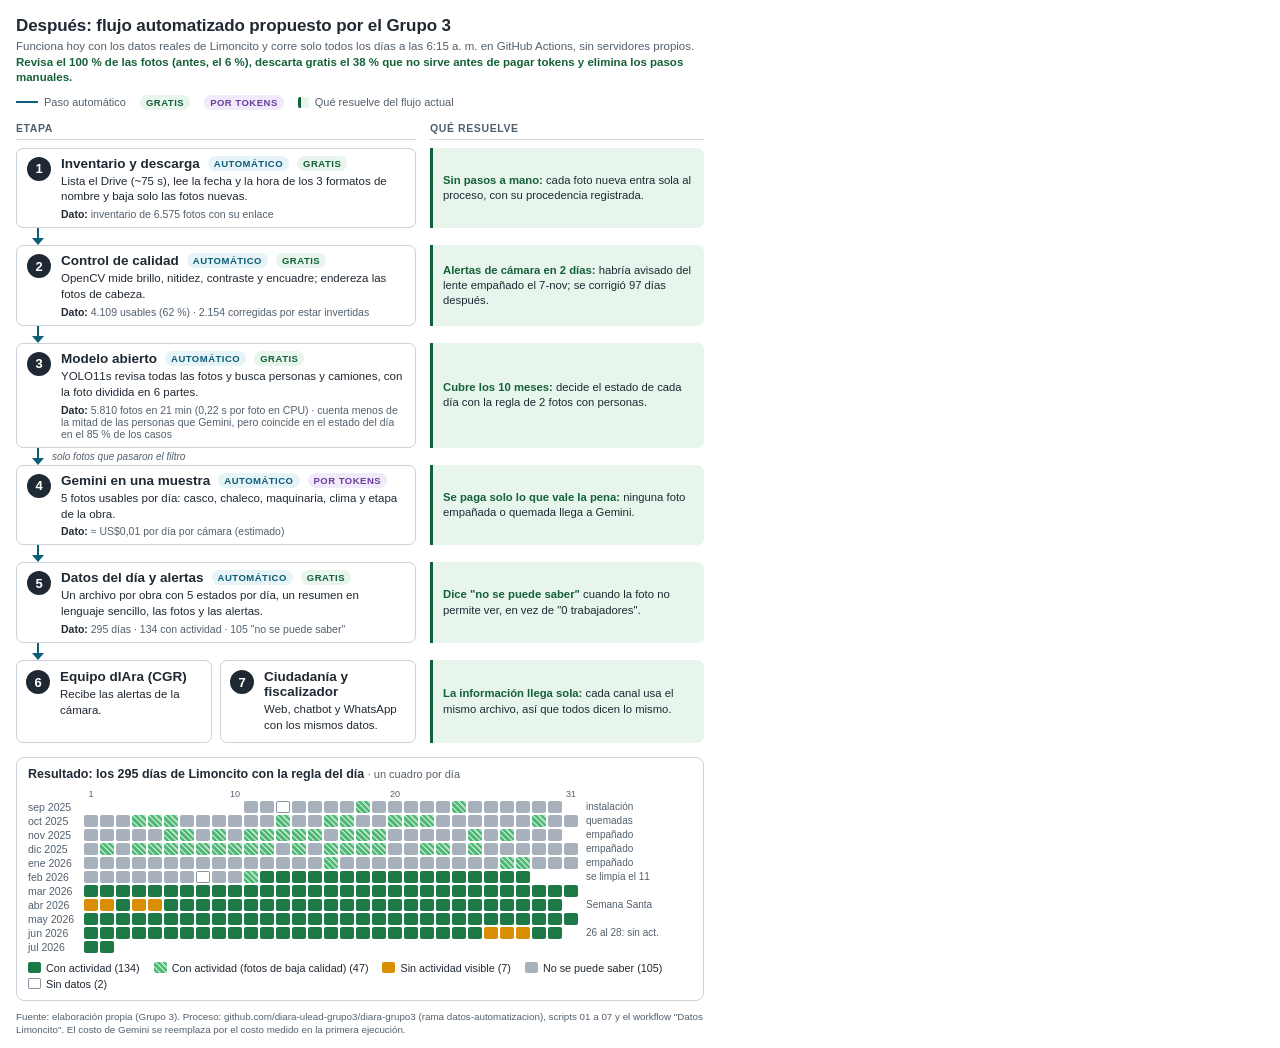
==== documentacion/diagramas/despues.html @ e392fad9 "Diagramas antes/después del flujo de datos (para el informe), con fuentes HTML Co-Authored-By: Claud" ====
<!doctype html><html lang="es"><head><meta charset="utf-8"><link rel="stylesheet" href="estilo.css"></head><body>
<h1>Después: flujo automatizado propuesto por el Grupo 3</h1>
<div class="sub">Funciona hoy con los datos reales de Limoncito y corre solo todos los días a las 6:15 a. m. en GitHub Actions, sin servidores propios. <b style="color:var(--ok)">Revisa el 100 % de las fotos (antes, el 6 %), descarta gratis el 38 % que no sirve antes de pagar tokens y elimina los pasos manuales.</b></div>
<div class="legend">
  <span><i class="sw"></i>Paso automático</span>
  <span class="chip g">Gratis</span>
  <span class="chip t">Por tokens</span>
  <span><i class="box ok"></i>Qué resuelve del flujo actual</span>
</div>
<div class="grid">
  <div class="colh">Etapa</div>
  <div class="colh">Qué resuelve</div>

  <div class="stage"><div class="num">1</div><div>
    <div class="st-h"><span class="st-t">Inventario y descarga</span><span class="chip a">Automático</span><span class="chip g">Gratis</span></div>
    <div class="st-b">Lista el Drive (~75 s), lee la fecha y la hora de los 3 formatos de nombre y baja solo las fotos nuevas.</div>
    <div class="dato"><b>Dato:</b> inventario de 6.575 fotos con su enlace</div>
  </div></div>
  <div class="sol"><div><b>Sin pasos a mano:</b> cada foto nueva entra sola al proceso, con su procedencia registrada.</div></div>

  <div class="conn"><i class="v"></i><i class="h"></i></div><div></div>

  <div class="stage"><div class="num">2</div><div>
    <div class="st-h"><span class="st-t">Control de calidad</span><span class="chip a">Automático</span><span class="chip g">Gratis</span></div>
    <div class="st-b">OpenCV mide brillo, nitidez, contraste y encuadre; endereza las fotos de cabeza.</div>
    <div class="dato"><b>Dato:</b> 4.109 usables (62 %) · 2.154 corregidas por estar invertidas</div>
  </div></div>
  <div class="sol"><div><b>Alertas de cámara en 2 días:</b> habría avisado del lente empañado el 7-nov; se corrigió 97 días después.</div></div>

  <div class="conn"><i class="v"></i><i class="h"></i></div><div></div>

  <div class="stage"><div class="num">3</div><div>
    <div class="st-h"><span class="st-t">Modelo abierto</span><span class="chip a">Automático</span><span class="chip g">Gratis</span></div>
    <div class="st-b">YOLO11s revisa todas las fotos y busca personas y camiones, con la foto dividida en 6 partes.</div>
    <div class="dato"><b>Dato:</b> 5.810 fotos en 21 min (0,22 s por foto en CPU) · cuenta menos de la mitad de las personas que Gemini, pero coincide en el estado del día en el 85 % de los casos</div>
  </div></div>
  <div class="sol"><div><b>Cubre los 10 meses:</b> decide el estado de cada día con la regla de 2 fotos con personas.</div></div>

  <div class="conn"><i class="v"></i><i class="h"></i><span class="lbl">solo fotos que pasaron el filtro</span></div><div></div>

  <div class="stage"><div class="num">4</div><div>
    <div class="st-h"><span class="st-t">Gemini en una muestra</span><span class="chip a">Automático</span><span class="chip t">Por tokens</span></div>
    <div class="st-b">5 fotos usables por día: casco, chaleco, maquinaria, clima y etapa de la obra.</div>
    <div class="dato"><b>Dato:</b> ≈ US$0,01 por día por cámara (estimado)</div>
  </div></div>
  <div class="sol"><div><b>Se paga solo lo que vale la pena:</b> ninguna foto empañada o quemada llega a Gemini.</div></div>

  <div class="conn"><i class="v"></i><i class="h"></i></div><div></div>

  <div class="stage"><div class="num">5</div><div>
    <div class="st-h"><span class="st-t">Datos del día y alertas</span><span class="chip a">Automático</span><span class="chip g">Gratis</span></div>
    <div class="st-b">Un archivo por obra con 5 estados por día, un resumen en lenguaje sencillo, las fotos y las alertas.</div>
    <div class="dato"><b>Dato:</b> 295 días · 134 con actividad · 105 "no se puede saber"</div>
  </div></div>
  <div class="sol"><div><b>Dice "no se puede saber"</b> cuando la foto no permite ver, en vez de "0 trabajadores".</div></div>

  <div class="conn"><i class="v"></i><i class="h"></i></div><div></div>

  <div class="split">
    <div class="stage"><div class="num">6</div><div>
      <div class="st-t" style="margin-bottom:3px">Equipo dIAra (CGR)</div>
      <div class="st-b">Recibe las alertas de la cámara.</div>
    </div></div>
    <div class="stage"><div class="num">7</div><div>
      <div class="st-t" style="margin-bottom:3px">Ciudadanía y fiscalizador</div>
      <div class="st-b">Web, chatbot y WhatsApp con los mismos datos.</div>
    </div></div>
  </div>
  <div class="sol"><div><b>La información llega sola:</b> cada canal usa el mismo archivo, así que todos dicen lo mismo.</div></div>
</div>
<div class="cal">
  <div class="cal-h">Resultado: los 295 días de Limoncito con la regla del día <small>· un cuadro por día</small></div>
  <div class="cal-grid"><div class="cal-m"></div><div class="cal-axis">1</div><div class="cal-axis"></div><div class="cal-axis"></div><div class="cal-axis"></div><div class="cal-axis"></div><div class="cal-axis"></div><div class="cal-axis"></div><div class="cal-axis"></div><div class="cal-axis"></div><div class="cal-axis">10</div><div class="cal-axis"></div><div class="cal-axis"></div><div class="cal-axis"></div><div class="cal-axis"></div><div class="cal-axis"></div><div class="cal-axis"></div><div class="cal-axis"></div><div class="cal-axis"></div><div class="cal-axis"></div><div class="cal-axis">20</div><div class="cal-axis"></div><div class="cal-axis"></div><div class="cal-axis"></div><div class="cal-axis"></div><div class="cal-axis"></div><div class="cal-axis"></div><div class="cal-axis"></div><div class="cal-axis"></div><div class="cal-axis"></div><div class="cal-axis"></div><div class="cal-axis">31</div><div></div><div class="cal-m">sep 2025</div><div class="cal-d e-vacio" title="2025-09-01: fuera del periodo"></div><div class="cal-d e-vacio" title="2025-09-02: fuera del periodo"></div><div class="cal-d e-vacio" title="2025-09-03: fuera del periodo"></div><div class="cal-d e-vacio" title="2025-09-04: fuera del periodo"></div><div class="cal-d e-vacio" title="2025-09-05: fuera del periodo"></div><div class="cal-d e-vacio" title="2025-09-06: fuera del periodo"></div><div class="cal-d e-vacio" title="2025-09-07: fuera del periodo"></div><div class="cal-d e-vacio" title="2025-09-08: fuera del periodo"></div><div class="cal-d e-vacio" title="2025-09-09: fuera del periodo"></div><div class="cal-d e-vacio" title="2025-09-10: fuera del periodo"></div><div class="cal-d e-nose" title="2025-09-11: No se puede saber"></div><div class="cal-d e-nose" title="2025-09-12: No se puede saber"></div><div class="cal-d e-sind" title="2025-09-13: Sin datos"></div><div class="cal-d e-nose" title="2025-09-14: No se puede saber"></div><div class="cal-d e-nose" title="2025-09-15: No se puede saber"></div><div class="cal-d e-nose" title="2025-09-16: No se puede saber"></div><div class="cal-d e-nose" title="2025-09-17: No se puede saber"></div><div class="cal-d e-baja" title="2025-09-18: Con actividad (fotos de baja calidad)"></div><div class="cal-d e-nose" title="2025-09-19: No se puede saber"></div><div class="cal-d e-nose" title="2025-09-20: No se puede saber"></div><div class="cal-d e-nose" title="2025-09-21: No se puede saber"></div><div class="cal-d e-nose" title="2025-09-22: No se puede saber"></div><div class="cal-d e-nose" title="2025-09-23: No se puede saber"></div><div class="cal-d e-baja" title="2025-09-24: Con actividad (fotos de baja calidad)"></div><div class="cal-d e-nose" title="2025-09-25: No se puede saber"></div><div class="cal-d e-nose" title="2025-09-26: No se puede saber"></div><div class="cal-d e-nose" title="2025-09-27: No se puede saber"></div><div class="cal-d e-nose" title="2025-09-28: No se puede saber"></div><div class="cal-d e-nose" title="2025-09-29: No se puede saber"></div><div class="cal-d e-nose" title="2025-09-30: No se puede saber"></div><div class="cal-d e-vacio"></div><div class="cal-n">instalación</div><div class="cal-m">oct 2025</div><div class="cal-d e-nose" title="2025-10-01: No se puede saber"></div><div class="cal-d e-nose" title="2025-10-02: No se puede saber"></div><div class="cal-d e-nose" title="2025-10-03: No se puede saber"></div><div class="cal-d e-baja" title="2025-10-04: Con actividad (fotos de baja calidad)"></div><div class="cal-d e-baja" title="2025-10-05: Con actividad (fotos de baja calidad)"></div><div class="cal-d e-baja" title="2025-10-06: Con actividad (fotos de baja calidad)"></div><div class="cal-d e-nose" title="2025-10-07: No se puede saber"></div><div class="cal-d e-nose" title="2025-10-08: No se puede saber"></div><div class="cal-d e-nose" title="2025-10-09: No se puede saber"></div><div class="cal-d e-nose" title="2025-10-10: No se puede saber"></div><div class="cal-d e-nose" title="2025-10-11: No se puede saber"></div><div class="cal-d e-nose" title="2025-10-12: No se puede saber"></div><div class="cal-d e-baja" title="2025-10-13: Con actividad (fotos de baja calidad)"></div><div class="cal-d e-nose" title="2025-10-14: No se puede saber"></div><div class="cal-d e-nose" title="2025-10-15: No se puede saber"></div><div class="cal-d e-baja" title="2025-10-16: Con actividad (fotos de baja calidad)"></div><div class="cal-d e-baja" title="2025-10-17: Con actividad (fotos de baja calidad)"></div><div class="cal-d e-nose" title="2025-10-18: No se puede saber"></div><div class="cal-d e-nose" title="2025-10-19: No se puede saber"></div><div class="cal-d e-baja" title="2025-10-20: Con actividad (fotos de baja calidad)"></div><div class="cal-d e-baja" title="2025-10-21: Con actividad (fotos de baja calidad)"></div><div class="cal-d e-baja" title="2025-10-22: Con actividad (fotos de baja calidad)"></div><div class="cal-d e-nose" title="2025-10-23: No se puede saber"></div><div class="cal-d e-nose" title="2025-10-24: No se puede saber"></div><div class="cal-d e-nose" title="2025-10-25: No se puede saber"></div><div class="cal-d e-nose" title="2025-10-26: No se puede saber"></div><div class="cal-d e-nose" title="2025-10-27: No se puede saber"></div><div class="cal-d e-nose" title="2025-10-28: No se puede saber"></div><div class="cal-d e-baja" title="2025-10-29: Con actividad (fotos de baja calidad)"></div><div class="cal-d e-nose" title="2025-10-30: No se puede saber"></div><div class="cal-d e-nose" title="2025-10-31: No se puede saber"></div><div class="cal-n">quemadas</div><div class="cal-m">nov 2025</div><div class="cal-d e-nose" title="2025-11-01: No se puede saber"></div><div class="cal-d e-nose" title="2025-11-02: No se puede saber"></div><div class="cal-d e-nose" title="2025-11-03: No se puede saber"></div><div class="cal-d e-nose" title="2025-11-04: No se puede saber"></div><div class="cal-d e-nose" title="2025-11-05: No se puede saber"></div><div class="cal-d e-baja" title="2025-11-06: Con actividad (fotos de baja calidad)"></div><div class="cal-d e-baja" title="2025-11-07: Con actividad (fotos de baja calidad)"></div><div class="cal-d e-nose" title="2025-11-08: No se puede saber"></div><div class="cal-d e-baja" title="2025-11-09: Con actividad (fotos de baja calidad)"></div><div class="cal-d e-nose" title="2025-11-10: No se puede saber"></div><div class="cal-d e-baja" title="2025-11-11: Con actividad (fotos de baja calidad)"></div><div class="cal-d e-baja" title="2025-11-12: Con actividad (fotos de baja calidad)"></div><div class="cal-d e-baja" title="2025-11-13: Con actividad (fotos de baja calidad)"></div><div class="cal-d e-baja" title="2025-11-14: Con actividad (fotos de baja calidad)"></div><div class="cal-d e-baja" title="2025-11-15: Con actividad (fotos de baja calidad)"></div><div class="cal-d e-nose" title="2025-11-16: No se puede saber"></div><div class="cal-d e-baja" title="2025-11-17: Con actividad (fotos de baja calidad)"></div><div class="cal-d e-baja" title="2025-11-18: Con actividad (fotos de baja calidad)"></div><div class="cal-d e-baja" title="2025-11-19: Con actividad (fotos de baja calidad)"></div><div class="cal-d e-nose" title="2025-11-20: No se puede saber"></div><div class="cal-d e-nose" title="2025-11-21: No se puede saber"></div><div class="cal-d e-nose" title="2025-11-22: No se puede saber"></div><div class="cal-d e-nose" title="2025-11-23: No se puede saber"></div><div class="cal-d e-nose" title="2025-11-24: No se puede saber"></div><div class="cal-d e-baja" title="2025-11-25: Con actividad (fotos de baja calidad)"></div><div class="cal-d e-nose" title="2025-11-26: No se puede saber"></div><div class="cal-d e-baja" title="2025-11-27: Con actividad (fotos de baja calidad)"></div><div class="cal-d e-nose" title="2025-11-28: No se puede saber"></div><div class="cal-d e-nose" title="2025-11-29: No se puede saber"></div><div class="cal-d e-nose" title="2025-11-30: No se puede saber"></div><div class="cal-d e-vacio"></div><div class="cal-n">empañado</div><div class="cal-m">dic 2025</div><div class="cal-d e-nose" title="2025-12-01: No se puede saber"></div><div class="cal-d e-baja" title="2025-12-02: Con actividad (fotos de baja calidad)"></div><div class="cal-d e-nose" title="2025-12-03: No se puede saber"></div><div class="cal-d e-baja" title="2025-12-04: Con actividad (fotos de baja calidad)"></div><div class="cal-d e-baja" title="2025-12-05: Con actividad (fotos de baja calidad)"></div><div class="cal-d e-baja" title="2025-12-06: Con actividad (fotos de baja calidad)"></div><div class="cal-d e-baja" title="2025-12-07: Con actividad (fotos de baja calidad)"></div><div class="cal-d e-baja" title="2025-12-08: Con actividad (fotos de baja calidad)"></div><div class="cal-d e-baja" title="2025-12-09: Con actividad (fotos de baja calidad)"></div><div class="cal-d e-baja" title="2025-12-10: Con actividad (fotos de baja calidad)"></div><div class="cal-d e-baja" title="2025-12-11: Con actividad (fotos de baja calidad)"></div><div class="cal-d e-baja" title="2025-12-12: Con actividad (fotos de baja calidad)"></div><div class="cal-d e-nose" title="2025-12-13: No se puede saber"></div><div class="cal-d e-baja" title="2025-12-14: Con actividad (fotos de baja calidad)"></div><div class="cal-d e-nose" title="2025-12-15: No se puede saber"></div><div class="cal-d e-baja" title="2025-12-16: Con actividad (fotos de baja calidad)"></div><div class="cal-d e-baja" title="2025-12-17: Con actividad (fotos de baja calidad)"></div><div class="cal-d e-baja" title="2025-12-18: Con actividad (fotos de baja calidad)"></div><div class="cal-d e-baja" title="2025-12-19: Con actividad (fotos de baja calidad)"></div><div class="cal-d e-nose" title="2025-12-20: No se puede saber"></div><div class="cal-d e-nose" title="2025-12-21: No se puede saber"></div><div class="cal-d e-baja" title="2025-12-22: Con actividad (fotos de baja calidad)"></div><div class="cal-d e-baja" title="2025-12-23: Con actividad (fotos de baja calidad)"></div><div class="cal-d e-nose" title="2025-12-24: No se puede saber"></div><div class="cal-d e-baja" title="2025-12-25: Con actividad (fotos de baja calidad)"></div><div class="cal-d e-nose" title="2025-12-26: No se puede saber"></div><div class="cal-d e-nose" title="2025-12-27: No se puede saber"></div><div class="cal-d e-nose" title="2025-12-28: No se puede saber"></div><div class="cal-d e-nose" title="2025-12-29: No se puede saber"></div><div class="cal-d e-nose" title="2025-12-30: No se puede saber"></div><div class="cal-d e-nose" title="2025-12-31: No se puede saber"></div><div class="cal-n">empañado</div><div class="cal-m">ene 2026</div><div class="cal-d e-nose" title="2026-01-01: No se puede saber"></div><div class="cal-d e-nose" title="2026-01-02: No se puede saber"></div><div class="cal-d e-nose" title="2026-01-03: No se puede saber"></div><div class="cal-d e-nose" title="2026-01-04: No se puede saber"></div><div class="cal-d e-nose" title="2026-01-05: No se puede saber"></div><div class="cal-d e-nose" title="2026-01-06: No se puede saber"></div><div class="cal-d e-nose" title="2026-01-07: No se puede saber"></div><div class="cal-d e-nose" title="2026-01-08: No se puede saber"></div><div class="cal-d e-nose" title="2026-01-09: No se puede saber"></div><div class="cal-d e-nose" title="2026-01-10: No se puede saber"></div><div class="cal-d e-nose" title="2026-01-11: No se puede saber"></div><div class="cal-d e-nose" title="2026-01-12: No se puede saber"></div><div class="cal-d e-nose" title="2026-01-13: No se puede saber"></div><div class="cal-d e-nose" title="2026-01-14: No se puede saber"></div><div class="cal-d e-nose" title="2026-01-15: No se puede saber"></div><div class="cal-d e-baja" title="2026-01-16: Con actividad (fotos de baja calidad)"></div><div class="cal-d e-nose" title="2026-01-17: No se puede saber"></div><div class="cal-d e-nose" title="2026-01-18: No se puede saber"></div><div class="cal-d e-nose" title="2026-01-19: No se puede saber"></div><div class="cal-d e-nose" title="2026-01-20: No se puede saber"></div><div class="cal-d e-nose" title="2026-01-21: No se puede saber"></div><div class="cal-d e-nose" title="2026-01-22: No se puede saber"></div><div class="cal-d e-nose" title="2026-01-23: No se puede saber"></div><div class="cal-d e-nose" title="2026-01-24: No se puede saber"></div><div class="cal-d e-nose" title="2026-01-25: No se puede saber"></div><div class="cal-d e-nose" title="2026-01-26: No se puede saber"></div><div class="cal-d e-baja" title="2026-01-27: Con actividad (fotos de baja calidad)"></div><div class="cal-d e-baja" title="2026-01-28: Con actividad (fotos de baja calidad)"></div><div class="cal-d e-nose" title="2026-01-29: No se puede saber"></div><div class="cal-d e-nose" title="2026-01-30: No se puede saber"></div><div class="cal-d e-nose" title="2026-01-31: No se puede saber"></div><div class="cal-n">empañado</div><div class="cal-m">feb 2026</div><div class="cal-d e-nose" title="2026-02-01: No se puede saber"></div><div class="cal-d e-nose" title="2026-02-02: No se puede saber"></div><div class="cal-d e-nose" title="2026-02-03: No se puede saber"></div><div class="cal-d e-nose" title="2026-02-04: No se puede saber"></div><div class="cal-d e-nose" title="2026-02-05: No se puede saber"></div><div class="cal-d e-nose" title="2026-02-06: No se puede saber"></div><div class="cal-d e-nose" title="2026-02-07: No se puede saber"></div><div class="cal-d e-sind" title="2026-02-08: Sin datos"></div><div class="cal-d e-nose" title="2026-02-09: No se puede saber"></div><div class="cal-d e-nose" title="2026-02-10: No se puede saber"></div><div class="cal-d e-baja" title="2026-02-11: Con actividad (fotos de baja calidad)"></div><div class="cal-d e-act" title="2026-02-12: Con actividad"></div><div class="cal-d e-act" title="2026-02-13: Con actividad"></div><div class="cal-d e-act" title="2026-02-14: Con actividad"></div><div class="cal-d e-act" title="2026-02-15: Con actividad"></div><div class="cal-d e-act" title="2026-02-16: Con actividad"></div><div class="cal-d e-act" title="2026-02-17: Con actividad"></div><div class="cal-d e-act" title="2026-02-18: Con actividad"></div><div class="cal-d e-act" title="2026-02-19: Con actividad"></div><div class="cal-d e-act" title="2026-02-20: Con actividad"></div><div class="cal-d e-act" title="2026-02-21: Con actividad"></div><div class="cal-d e-act" title="2026-02-22: Con actividad"></div><div class="cal-d e-act" title="2026-02-23: Con actividad"></div><div class="cal-d e-act" title="2026-02-24: Con actividad"></div><div class="cal-d e-act" title="2026-02-25: Con actividad"></div><div class="cal-d e-act" title="2026-02-26: Con actividad"></div><div class="cal-d e-act" title="2026-02-27: Con actividad"></div><div class="cal-d e-act" title="2026-02-28: Con actividad"></div><div class="cal-d e-vacio"></div><div class="cal-d e-vacio"></div><div class="cal-d e-vacio"></div><div class="cal-n">se limpia el 11</div><div class="cal-m">mar 2026</div><div class="cal-d e-act" title="2026-03-01: Con actividad"></div><div class="cal-d e-act" title="2026-03-02: Con actividad"></div><div class="cal-d e-act" title="2026-03-03: Con actividad"></div><div class="cal-d e-act" title="2026-03-04: Con actividad"></div><div class="cal-d e-act" title="2026-03-05: Con actividad"></div><div class="cal-d e-act" title="2026-03-06: Con actividad"></div><div class="cal-d e-act" title="2026-03-07: Con actividad"></div><div class="cal-d e-act" title="2026-03-08: Con actividad"></div><div class="cal-d e-act" title="2026-03-09: Con actividad"></div><div class="cal-d e-act" title="2026-03-10: Con actividad"></div><div class="cal-d e-act" title="2026-03-11: Con actividad"></div><div class="cal-d e-act" title="2026-03-12: Con actividad"></div><div class="cal-d e-act" title="2026-03-13: Con actividad"></div><div class="cal-d e-act" title="2026-03-14: Con actividad"></div><div class="cal-d e-act" title="2026-03-15: Con actividad"></div><div class="cal-d e-act" title="2026-03-16: Con actividad"></div><div class="cal-d e-act" title="2026-03-17: Con actividad"></div><div class="cal-d e-act" title="2026-03-18: Con actividad"></div><div class="cal-d e-act" title="2026-03-19: Con actividad"></div><div class="cal-d e-act" title="2026-03-20: Con actividad"></div><div class="cal-d e-act" title="2026-03-21: Con actividad"></div><div class="cal-d e-act" title="2026-03-22: Con actividad"></div><div class="cal-d e-act" title="2026-03-23: Con actividad"></div><div class="cal-d e-act" title="2026-03-24: Con actividad"></div><div class="cal-d e-act" title="2026-03-25: Con actividad"></div><div class="cal-d e-act" title="2026-03-26: Con actividad"></div><div class="cal-d e-act" title="2026-03-27: Con actividad"></div><div class="cal-d e-act" title="2026-03-28: Con actividad"></div><div class="cal-d e-act" title="2026-03-29: Con actividad"></div><div class="cal-d e-act" title="2026-03-30: Con actividad"></div><div class="cal-d e-act" title="2026-03-31: Con actividad"></div><div class="cal-n"></div><div class="cal-m">abr 2026</div><div class="cal-d e-sinact" title="2026-04-01: Sin actividad visible"></div><div class="cal-d e-sinact" title="2026-04-02: Sin actividad visible"></div><div class="cal-d e-act" title="2026-04-03: Con actividad"></div><div class="cal-d e-sinact" title="2026-04-04: Sin actividad visible"></div><div class="cal-d e-sinact" title="2026-04-05: Sin actividad visible"></div><div class="cal-d e-act" title="2026-04-06: Con actividad"></div><div class="cal-d e-act" title="2026-04-07: Con actividad"></div><div class="cal-d e-act" title="2026-04-08: Con actividad"></div><div class="cal-d e-act" title="2026-04-09: Con actividad"></div><div class="cal-d e-act" title="2026-04-10: Con actividad"></div><div class="cal-d e-act" title="2026-04-11: Con actividad"></div><div class="cal-d e-act" title="2026-04-12: Con actividad"></div><div class="cal-d e-act" title="2026-04-13: Con actividad"></div><div class="cal-d e-act" title="2026-04-14: Con actividad"></div><div class="cal-d e-act" title="2026-04-15: Con actividad"></div><div class="cal-d e-act" title="2026-04-16: Con actividad"></div><div class="cal-d e-act" title="2026-04-17: Con actividad"></div><div class="cal-d e-act" title="2026-04-18: Con actividad"></div><div class="cal-d e-act" title="2026-04-19: Con actividad"></div><div class="cal-d e-act" title="2026-04-20: Con actividad"></div><div class="cal-d e-act" title="2026-04-21: Con actividad"></div><div class="cal-d e-act" title="2026-04-22: Con actividad"></div><div class="cal-d e-act" title="2026-04-23: Con actividad"></div><div class="cal-d e-act" title="2026-04-24: Con actividad"></div><div class="cal-d e-act" title="2026-04-25: Con actividad"></div><div class="cal-d e-act" title="2026-04-26: Con actividad"></div><div class="cal-d e-act" title="2026-04-27: Con actividad"></div><div class="cal-d e-act" title="2026-04-28: Con actividad"></div><div class="cal-d e-act" title="2026-04-29: Con actividad"></div><div class="cal-d e-act" title="2026-04-30: Con actividad"></div><div class="cal-d e-vacio"></div><div class="cal-n">Semana Santa</div><div class="cal-m">may 2026</div><div class="cal-d e-act" title="2026-05-01: Con actividad"></div><div class="cal-d e-act" title="2026-05-02: Con actividad"></div><div class="cal-d e-act" title="2026-05-03: Con actividad"></div><div class="cal-d e-act" title="2026-05-04: Con actividad"></div><div class="cal-d e-act" title="2026-05-05: Con actividad"></div><div class="cal-d e-act" title="2026-05-06: Con actividad"></div><div class="cal-d e-act" title="2026-05-07: Con actividad"></div><div class="cal-d e-act" title="2026-05-08: Con actividad"></div><div class="cal-d e-act" title="2026-05-09: Con actividad"></div><div class="cal-d e-act" title="2026-05-10: Con actividad"></div><div class="cal-d e-act" title="2026-05-11: Con actividad"></div><div class="cal-d e-act" title="2026-05-12: Con actividad"></div><div class="cal-d e-act" title="2026-05-13: Con actividad"></div><div class="cal-d e-act" title="2026-05-14: Con actividad"></div><div class="cal-d e-act" title="2026-05-15: Con actividad"></div><div class="cal-d e-act" title="2026-05-16: Con actividad"></div><div class="cal-d e-act" title="2026-05-17: Con actividad"></div><div class="cal-d e-act" title="2026-05-18: Con actividad"></div><div class="cal-d e-act" title="2026-05-19: Con actividad"></div><div class="cal-d e-act" title="2026-05-20: Con actividad"></div><div class="cal-d e-act" title="2026-05-21: Con actividad"></div><div class="cal-d e-act" title="2026-05-22: Con actividad"></div><div class="cal-d e-act" title="2026-05-23: Con actividad"></div><div class="cal-d e-act" title="2026-05-24: Con actividad"></div><div class="cal-d e-act" title="2026-05-25: Con actividad"></div><div class="cal-d e-act" title="2026-05-26: Con actividad"></div><div class="cal-d e-act" title="2026-05-27: Con actividad"></div><div class="cal-d e-act" title="2026-05-28: Con actividad"></div><div class="cal-d e-act" title="2026-05-29: Con actividad"></div><div class="cal-d e-act" title="2026-05-30: Con actividad"></div><div class="cal-d e-act" title="2026-05-31: Con actividad"></div><div class="cal-n"></div><div class="cal-m">jun 2026</div><div class="cal-d e-act" title="2026-06-01: Con actividad"></div><div class="cal-d e-act" title="2026-06-02: Con actividad"></div><div class="cal-d e-act" title="2026-06-03: Con actividad"></div><div class="cal-d e-act" title="2026-06-04: Con actividad"></div><div class="cal-d e-act" title="2026-06-05: Con actividad"></div><div class="cal-d e-act" title="2026-06-06: Con actividad"></div><div class="cal-d e-act" title="2026-06-07: Con actividad"></div><div class="cal-d e-act" title="2026-06-08: Con actividad"></div><div class="cal-d e-act" title="2026-06-09: Con actividad"></div><div class="cal-d e-act" title="2026-06-10: Con actividad"></div><div class="cal-d e-act" title="2026-06-11: Con actividad"></div><div class="cal-d e-act" title="2026-06-12: Con actividad"></div><div class="cal-d e-act" title="2026-06-13: Con actividad"></div><div class="cal-d e-act" title="2026-06-14: Con actividad"></div><div class="cal-d e-act" title="2026-06-15: Con actividad"></div><div class="cal-d e-act" title="2026-06-16: Con actividad"></div><div class="cal-d e-act" title="2026-06-17: Con actividad"></div><div class="cal-d e-act" title="2026-06-18: Con actividad"></div><div class="cal-d e-act" title="2026-06-19: Con actividad"></div><div class="cal-d e-act" title="2026-06-20: Con actividad"></div><div class="cal-d e-act" title="2026-06-21: Con actividad"></div><div class="cal-d e-act" title="2026-06-22: Con actividad"></div><div class="cal-d e-act" title="2026-06-23: Con actividad"></div><div class="cal-d e-act" title="2026-06-24: Con actividad"></div><div class="cal-d e-act" title="2026-06-25: Con actividad"></div><div class="cal-d e-sinact" title="2026-06-26: Sin actividad visible"></div><div class="cal-d e-sinact" title="2026-06-27: Sin actividad visible"></div><div class="cal-d e-sinact" title="2026-06-28: Sin actividad visible"></div><div class="cal-d e-act" title="2026-06-29: Con actividad"></div><div class="cal-d e-act" title="2026-06-30: Con actividad"></div><div class="cal-d e-vacio"></div><div class="cal-n">26 al 28: sin act.</div><div class="cal-m">jul 2026</div><div class="cal-d e-act" title="2026-07-01: Con actividad"></div><div class="cal-d e-act" title="2026-07-02: Con actividad"></div><div class="cal-d e-vacio" title="2026-07-03: fuera del periodo"></div><div class="cal-d e-vacio" title="2026-07-04: fuera del periodo"></div><div class="cal-d e-vacio" title="2026-07-05: fuera del periodo"></div><div class="cal-d e-vacio" title="2026-07-06: fuera del periodo"></div><div class="cal-d e-vacio" title="2026-07-07: fuera del periodo"></div><div class="cal-d e-vacio" title="2026-07-08: fuera del periodo"></div><div class="cal-d e-vacio" title="2026-07-09: fuera del periodo"></div><div class="cal-d e-vacio" title="2026-07-10: fuera del periodo"></div><div class="cal-d e-vacio" title="2026-07-11: fuera del periodo"></div><div class="cal-d e-vacio" title="2026-07-12: fuera del periodo"></div><div class="cal-d e-vacio" title="2026-07-13: fuera del periodo"></div><div class="cal-d e-vacio" title="2026-07-14: fuera del periodo"></div><div class="cal-d e-vacio" title="2026-07-15: fuera del periodo"></div><div class="cal-d e-vacio" title="2026-07-16: fuera del periodo"></div><div class="cal-d e-vacio" title="2026-07-17: fuera del periodo"></div><div class="cal-d e-vacio" title="2026-07-18: fuera del periodo"></div><div class="cal-d e-vacio" title="2026-07-19: fuera del periodo"></div><div class="cal-d e-vacio" title="2026-07-20: fuera del periodo"></div><div class="cal-d e-vacio" title="2026-07-21: fuera del periodo"></div><div class="cal-d e-vacio" title="2026-07-22: fuera del periodo"></div><div class="cal-d e-vacio" title="2026-07-23: fuera del periodo"></div><div class="cal-d e-vacio" title="2026-07-24: fuera del periodo"></div><div class="cal-d e-vacio" title="2026-07-25: fuera del periodo"></div><div class="cal-d e-vacio" title="2026-07-26: fuera del periodo"></div><div class="cal-d e-vacio" title="2026-07-27: fuera del periodo"></div><div class="cal-d e-vacio" title="2026-07-28: fuera del periodo"></div><div class="cal-d e-vacio" title="2026-07-29: fuera del periodo"></div><div class="cal-d e-vacio" title="2026-07-30: fuera del periodo"></div><div class="cal-d e-vacio" title="2026-07-31: fuera del periodo"></div><div class="cal-n"></div></div>
  <div class="cal-leg"><span><i class="e-act"></i>Con actividad (134)</span><span><i class="e-baja"></i>Con actividad (fotos de baja calidad) (47)</span><span><i class="e-sinact"></i>Sin actividad visible (7)</span><span><i class="e-nose"></i>No se puede saber (105)</span><span><i class="e-sind"></i>Sin datos (2)</span></div>
</div>
<div class="foot">Fuente: elaboración propia (Grupo 3). Proceso: github.com/diara-ulead-grupo3/diara-grupo3 (rama datos-automatizacion), scripts 01 a 07 y el workflow "Datos Limoncito". El costo de Gemini se reemplaza por el costo medido en la primera ejecución.</div>
</body></html>
---- documentacion/diagramas/estilo.css ----
:root{
  --ink:#1f2933; --muted:#52606d; --line:#cbd2d9;
  --auto:#0c5d77; --auto-bg:#e6f3f7;
  --man:#8a4c05; --man-bg:#fdf1e1;
  --brk:#b42318; --brk-bg:#fdecea;
  --ok:#146138; --ok-bg:#e7f5ec;
  --ext:#616e7c; --ext-bg:#f3f5f7;
}
*{box-sizing:border-box;margin:0;padding:0}
body{font-family:"Liberation Sans",Arial,sans-serif;color:var(--ink);background:#fff;width:720px;padding:16px 16px 12px}
h1{font-size:17px;font-weight:700;letter-spacing:-.1px}
.sub{font-size:11.5px;color:var(--muted);margin-top:3px;line-height:1.35}
.legend{display:flex;gap:14px;margin-top:9px;font-size:11px;color:var(--muted);align-items:center;flex-wrap:wrap}
.legend span{display:inline-flex;align-items:center;gap:6px}
.sw{width:22px;height:0;border-top:2.5px solid var(--auto)}
.sw.m{border-top:2.5px dashed var(--man)}
.box{width:11px;height:11px;border-radius:2px;background:var(--brk-bg);border-left:3px solid var(--brk)}
.box.ok{background:var(--ok-bg);border-left-color:var(--ok)}
.grid{display:grid;grid-template-columns:400px 1fr;column-gap:14px;margin-top:12px}
.colh{font-size:10.5px;font-weight:700;text-transform:uppercase;letter-spacing:.6px;color:var(--muted);padding-bottom:5px;border-bottom:1px solid var(--line);margin-bottom:8px}
.stage{display:flex;gap:10px;border:1px solid var(--line);border-radius:7px;padding:7px 10px;background:#fff}
.num{flex:0 0 24px;height:24px;border-radius:50%;background:var(--ink);color:#fff;font-weight:700;font-size:13px;display:flex;align-items:center;justify-content:center;margin-top:1px}
.st-h{display:flex;align-items:center;gap:8px;margin-bottom:3px;flex-wrap:wrap}
.st-t{font-size:13.5px;font-weight:700}
.chip{font-size:9.5px;font-weight:700;text-transform:uppercase;letter-spacing:.5px;padding:2px 6px;border-radius:10px}
.chip.a{color:var(--auto);background:var(--auto-bg)}
.chip.m{color:var(--man);background:var(--man-bg)}
.chip.g{color:var(--ok);background:var(--ok-bg)}
.chip.t{color:#6b3fa0;background:#f1eafa}
.st-b{font-size:11.5px;line-height:1.38}
.dato{font-size:10.5px;color:var(--muted);margin-top:3px}
.dato b{color:var(--ink);font-weight:700}
.brk,.sol{border-radius:0 7px 7px 0;padding:8px 10px;font-size:11.3px;line-height:1.36;display:flex;flex-direction:column;justify-content:center}
.brk{background:var(--brk-bg);border-left:3.5px solid var(--brk)}
.brk b{color:var(--brk)}
.sol{background:var(--ok-bg);border-left:3.5px solid var(--ok)}
.sol b{color:var(--ok)}
.conn{height:17px;position:relative}
.conn .v{position:absolute;left:21px;top:0;bottom:5px;border-left:2.5px solid var(--auto)}
.conn .v.m{border-left:2.5px dashed var(--man)}
.conn .h{position:absolute;left:16px;bottom:0;width:0;height:0;border-left:6px solid transparent;border-right:6px solid transparent;border-top:7px solid var(--auto)}
.conn .h.m{border-top-color:var(--man)}
.conn .lbl{position:absolute;left:36px;top:3px;font-size:10px;color:var(--muted);font-style:italic}
.split{display:grid;grid-template-columns:1fr 1fr;gap:8px}
.split .stage{min-height:0;padding:8px 9px}
.band{margin-top:14px;border:1px solid var(--line);border-radius:8px;background:var(--ext-bg);padding:9px 11px 10px}
.band-h{font-size:12.5px;font-weight:700}
.band-h small{font-weight:400;color:var(--muted);font-size:11px}
.band-g{display:grid;grid-template-columns:repeat(3,1fr);gap:8px;margin-top:7px}
.cell{background:#fff;border:1px solid var(--line);border-radius:6px;padding:6px 8px;font-size:10.8px;line-height:1.35}
.cell b{display:block;font-size:15px;margin-bottom:1px}
.cell.r b{color:var(--brk)} .cell.g b{color:var(--ok)}
.foot{margin-top:9px;font-size:9.8px;color:var(--muted);line-height:1.35}

.strip{margin-top:14px}
.strip-h{font-size:12.5px;font-weight:700;margin-bottom:6px}
.strip-h small{font-weight:400;color:var(--muted);font-size:11px}
.strip-g{display:grid;grid-template-columns:repeat(4,1fr);gap:8px}
.strip figure{margin:0}
.strip img{width:100%;display:block;border-radius:5px;border:1px solid var(--line)}
.strip figcaption{font-size:10.5px;line-height:1.3;margin-top:3px;color:var(--muted)}
.strip figcaption b{color:var(--brk)}
.cal{margin-top:14px;border:1px solid var(--line);border-radius:8px;padding:9px 11px 10px}
.cal-h{font-size:12.5px;font-weight:700}
.cal-h small{font-weight:400;color:var(--muted);font-size:11px}
.cal-grid{display:grid;grid-template-columns:54px repeat(31,14px) minmax(0,1fr);column-gap:2px;row-gap:2px;margin-top:8px;align-items:center}
.cal-m{font-size:10.5px;color:var(--muted);white-space:nowrap}
.cal-d{width:14px;height:12px;border-radius:2px}
.cal-n{font-size:10px;color:var(--muted);padding-left:6px;white-space:nowrap}
.cal-axis{font-size:9px;color:var(--muted);text-align:center}
.e-act{background:#1d7a46}
.e-baja{background:#4fb877;background-image:repeating-linear-gradient(45deg,rgba(255,255,255,.55) 0 1.5px,transparent 1.5px 4px)}
.e-sinact{background:#d98e04}
.e-nose{background:#a7b1bb}
.e-sind{background:#fff;box-shadow:inset 0 0 0 1px #8a949e}
.e-vacio{background:transparent}
.cal-leg{display:flex;flex-wrap:wrap;gap:4px 14px;margin-top:9px;font-size:10.8px}
.cal-leg span{display:inline-flex;align-items:center;gap:5px}
.cal-leg i{display:inline-block;width:13px;height:11px;border-radius:2px}
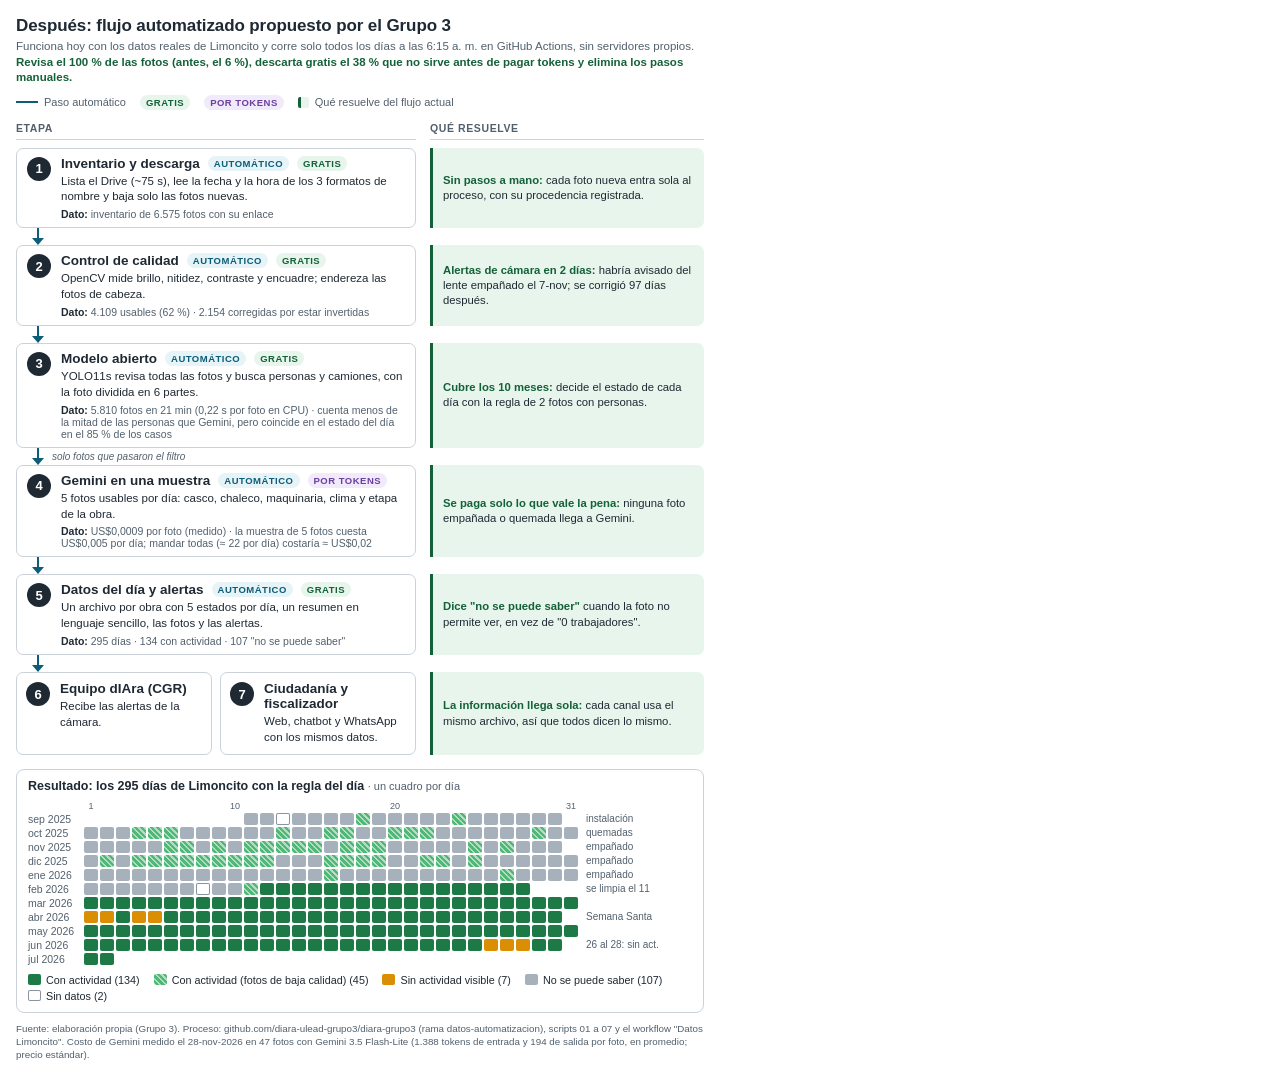
==== commit 6d83d3a4: "Diagrama y documentación: costo real de Gemini (US$0,0009 por foto) y estados del día de la corrida " ====
--- a/documentacion/diagramas/despues.html
+++ b/documentacion/diagramas/despues.html
@@ -41,7 +41,7 @@
   <div class="stage"><div class="num">4</div><div>
     <div class="st-h"><span class="st-t">Gemini en una muestra</span><span class="chip a">Automático</span><span class="chip t">Por tokens</span></div>
     <div class="st-b">5 fotos usables por día: casco, chaleco, maquinaria, clima y etapa de la obra.</div>
-    <div class="dato"><b>Dato:</b> ≈ US$0,01 por día por cámara (estimado)</div>
+    <div class="dato"><b>Dato:</b> US$0,0009 por foto (medido) · la muestra de 5 fotos cuesta US$0,005 por día; mandar todas (≈ 22 por día) costaría ≈ US$0,02</div>
   </div></div>
   <div class="sol"><div><b>Se paga solo lo que vale la pena:</b> ninguna foto empañada o quemada llega a Gemini.</div></div>
 
@@ -50,7 +50,7 @@
   <div class="stage"><div class="num">5</div><div>
     <div class="st-h"><span class="st-t">Datos del día y alertas</span><span class="chip a">Automático</span><span class="chip g">Gratis</span></div>
     <div class="st-b">Un archivo por obra con 5 estados por día, un resumen en lenguaje sencillo, las fotos y las alertas.</div>
-    <div class="dato"><b>Dato:</b> 295 días · 134 con actividad · 105 "no se puede saber"</div>
+    <div class="dato"><b>Dato:</b> 295 días · 134 con actividad · 107 "no se puede saber"</div>
   </div></div>
   <div class="sol"><div><b>Dice "no se puede saber"</b> cuando la foto no permite ver, en vez de "0 trabajadores".</div></div>
 
@@ -70,8 +70,8 @@
 </div>
 <div class="cal">
   <div class="cal-h">Resultado: los 295 días de Limoncito con la regla del día <small>· un cuadro por día</small></div>
-  <div class="cal-grid"><div class="cal-m"></div><div class="cal-axis">1</div><div class="cal-axis"></div><div class="cal-axis"></div><div class="cal-axis"></div><div class="cal-axis"></div><div class="cal-axis"></div><div class="cal-axis"></div><div class="cal-axis"></div><div class="cal-axis"></div><div class="cal-axis">10</div><div class="cal-axis"></div><div class="cal-axis"></div><div class="cal-axis"></div><div class="cal-axis"></div><div class="cal-axis"></div><div class="cal-axis"></div><div class="cal-axis"></div><div class="cal-axis"></div><div class="cal-axis"></div><div class="cal-axis">20</div><div class="cal-axis"></div><div class="cal-axis"></div><div class="cal-axis"></div><div class="cal-axis"></div><div class="cal-axis"></div><div class="cal-axis"></div><div class="cal-axis"></div><div class="cal-axis"></div><div class="cal-axis"></div><div class="cal-axis"></div><div class="cal-axis">31</div><div></div><div class="cal-m">sep 2025</div><div class="cal-d e-vacio" title="2025-09-01: fuera del periodo"></div><div class="cal-d e-vacio" title="2025-09-02: fuera del periodo"></div><div class="cal-d e-vacio" title="2025-09-03: fuera del periodo"></div><div class="cal-d e-vacio" title="2025-09-04: fuera del periodo"></div><div class="cal-d e-vacio" title="2025-09-05: fuera del periodo"></div><div class="cal-d e-vacio" title="2025-09-06: fuera del periodo"></div><div class="cal-d e-vacio" title="2025-09-07: fuera del periodo"></div><div class="cal-d e-vacio" title="2025-09-08: fuera del periodo"></div><div class="cal-d e-vacio" title="2025-09-09: fuera del periodo"></div><div class="cal-d e-vacio" title="2025-09-10: fuera del periodo"></div><div class="cal-d e-nose" title="2025-09-11: No se puede saber"></div><div class="cal-d e-nose" title="2025-09-12: No se puede saber"></div><div class="cal-d e-sind" title="2025-09-13: Sin datos"></div><div class="cal-d e-nose" title="2025-09-14: No se puede saber"></div><div class="cal-d e-nose" title="2025-09-15: No se puede saber"></div><div class="cal-d e-nose" title="2025-09-16: No se puede saber"></div><div class="cal-d e-nose" title="2025-09-17: No se puede saber"></div><div class="cal-d e-baja" title="2025-09-18: Con actividad (fotos de baja calidad)"></div><div class="cal-d e-nose" title="2025-09-19: No se puede saber"></div><div class="cal-d e-nose" title="2025-09-20: No se puede saber"></div><div class="cal-d e-nose" title="2025-09-21: No se puede saber"></div><div class="cal-d e-nose" title="2025-09-22: No se puede saber"></div><div class="cal-d e-nose" title="2025-09-23: No se puede saber"></div><div class="cal-d e-baja" title="2025-09-24: Con actividad (fotos de baja calidad)"></div><div class="cal-d e-nose" title="2025-09-25: No se puede saber"></div><div class="cal-d e-nose" title="2025-09-26: No se puede saber"></div><div class="cal-d e-nose" title="2025-09-27: No se puede saber"></div><div class="cal-d e-nose" title="2025-09-28: No se puede saber"></div><div class="cal-d e-nose" title="2025-09-29: No se puede saber"></div><div class="cal-d e-nose" title="2025-09-30: No se puede saber"></div><div class="cal-d e-vacio"></div><div class="cal-n">instalación</div><div class="cal-m">oct 2025</div><div class="cal-d e-nose" title="2025-10-01: No se puede saber"></div><div class="cal-d e-nose" title="2025-10-02: No se puede saber"></div><div class="cal-d e-nose" title="2025-10-03: No se puede saber"></div><div class="cal-d e-baja" title="2025-10-04: Con actividad (fotos de baja calidad)"></div><div class="cal-d e-baja" title="2025-10-05: Con actividad (fotos de baja calidad)"></div><div class="cal-d e-baja" title="2025-10-06: Con actividad (fotos de baja calidad)"></div><div class="cal-d e-nose" title="2025-10-07: No se puede saber"></div><div class="cal-d e-nose" title="2025-10-08: No se puede saber"></div><div class="cal-d e-nose" title="2025-10-09: No se puede saber"></div><div class="cal-d e-nose" title="2025-10-10: No se puede saber"></div><div class="cal-d e-nose" title="2025-10-11: No se puede saber"></div><div class="cal-d e-nose" title="2025-10-12: No se puede saber"></div><div class="cal-d e-baja" title="2025-10-13: Con actividad (fotos de baja calidad)"></div><div class="cal-d e-nose" title="2025-10-14: No se puede saber"></div><div class="cal-d e-nose" title="2025-10-15: No se puede saber"></div><div class="cal-d e-baja" title="2025-10-16: Con actividad (fotos de baja calidad)"></div><div class="cal-d e-baja" title="2025-10-17: Con actividad (fotos de baja calidad)"></div><div class="cal-d e-nose" title="2025-10-18: No se puede saber"></div><div class="cal-d e-nose" title="2025-10-19: No se puede saber"></div><div class="cal-d e-baja" title="2025-10-20: Con actividad (fotos de baja calidad)"></div><div class="cal-d e-baja" title="2025-10-21: Con actividad (fotos de baja calidad)"></div><div class="cal-d e-baja" title="2025-10-22: Con actividad (fotos de baja calidad)"></div><div class="cal-d e-nose" title="2025-10-23: No se puede saber"></div><div class="cal-d e-nose" title="2025-10-24: No se puede saber"></div><div class="cal-d e-nose" title="2025-10-25: No se puede saber"></div><div class="cal-d e-nose" title="2025-10-26: No se puede saber"></div><div class="cal-d e-nose" title="2025-10-27: No se puede saber"></div><div class="cal-d e-nose" title="2025-10-28: No se puede saber"></div><div class="cal-d e-baja" title="2025-10-29: Con actividad (fotos de baja calidad)"></div><div class="cal-d e-nose" title="2025-10-30: No se puede saber"></div><div class="cal-d e-nose" title="2025-10-31: No se puede saber"></div><div class="cal-n">quemadas</div><div class="cal-m">nov 2025</div><div class="cal-d e-nose" title="2025-11-01: No se puede saber"></div><div class="cal-d e-nose" title="2025-11-02: No se puede saber"></div><div class="cal-d e-nose" title="2025-11-03: No se puede saber"></div><div class="cal-d e-nose" title="2025-11-04: No se puede saber"></div><div class="cal-d e-nose" title="2025-11-05: No se puede saber"></div><div class="cal-d e-baja" title="2025-11-06: Con actividad (fotos de baja calidad)"></div><div class="cal-d e-baja" title="2025-11-07: Con actividad (fotos de baja calidad)"></div><div class="cal-d e-nose" title="2025-11-08: No se puede saber"></div><div class="cal-d e-baja" title="2025-11-09: Con actividad (fotos de baja calidad)"></div><div class="cal-d e-nose" title="2025-11-10: No se puede saber"></div><div class="cal-d e-baja" title="2025-11-11: Con actividad (fotos de baja calidad)"></div><div class="cal-d e-baja" title="2025-11-12: Con actividad (fotos de baja calidad)"></div><div class="cal-d e-baja" title="2025-11-13: Con actividad (fotos de baja calidad)"></div><div class="cal-d e-baja" title="2025-11-14: Con actividad (fotos de baja calidad)"></div><div class="cal-d e-baja" title="2025-11-15: Con actividad (fotos de baja calidad)"></div><div class="cal-d e-nose" title="2025-11-16: No se puede saber"></div><div class="cal-d e-baja" title="2025-11-17: Con actividad (fotos de baja calidad)"></div><div class="cal-d e-baja" title="2025-11-18: Con actividad (fotos de baja calidad)"></div><div class="cal-d e-baja" title="2025-11-19: Con actividad (fotos de baja calidad)"></div><div class="cal-d e-nose" title="2025-11-20: No se puede saber"></div><div class="cal-d e-nose" title="2025-11-21: No se puede saber"></div><div class="cal-d e-nose" title="2025-11-22: No se puede saber"></div><div class="cal-d e-nose" title="2025-11-23: No se puede saber"></div><div class="cal-d e-nose" title="2025-11-24: No se puede saber"></div><div class="cal-d e-baja" title="2025-11-25: Con actividad (fotos de baja calidad)"></div><div class="cal-d e-nose" title="2025-11-26: No se puede saber"></div><div class="cal-d e-baja" title="2025-11-27: Con actividad (fotos de baja calidad)"></div><div class="cal-d e-nose" title="2025-11-28: No se puede saber"></div><div class="cal-d e-nose" title="2025-11-29: No se puede saber"></div><div class="cal-d e-nose" title="2025-11-30: No se puede saber"></div><div class="cal-d e-vacio"></div><div class="cal-n">empañado</div><div class="cal-m">dic 2025</div><div class="cal-d e-nose" title="2025-12-01: No se puede saber"></div><div class="cal-d e-baja" title="2025-12-02: Con actividad (fotos de baja calidad)"></div><div class="cal-d e-nose" title="2025-12-03: No se puede saber"></div><div class="cal-d e-baja" title="2025-12-04: Con actividad (fotos de baja calidad)"></div><div class="cal-d e-baja" title="2025-12-05: Con actividad (fotos de baja calidad)"></div><div class="cal-d e-baja" title="2025-12-06: Con actividad (fotos de baja calidad)"></div><div class="cal-d e-baja" title="2025-12-07: Con actividad (fotos de baja calidad)"></div><div class="cal-d e-baja" title="2025-12-08: Con actividad (fotos de baja calidad)"></div><div class="cal-d e-baja" title="2025-12-09: Con actividad (fotos de baja calidad)"></div><div class="cal-d e-baja" title="2025-12-10: Con actividad (fotos de baja calidad)"></div><div class="cal-d e-baja" title="2025-12-11: Con actividad (fotos de baja calidad)"></div><div class="cal-d e-baja" title="2025-12-12: Con actividad (fotos de baja calidad)"></div><div class="cal-d e-nose" title="2025-12-13: No se puede saber"></div><div class="cal-d e-baja" title="2025-12-14: Con actividad (fotos de baja calidad)"></div><div class="cal-d e-nose" title="2025-12-15: No se puede saber"></div><div class="cal-d e-baja" title="2025-12-16: Con actividad (fotos de baja calidad)"></div><div class="cal-d e-baja" title="2025-12-17: Con actividad (fotos de baja calidad)"></div><div class="cal-d e-baja" title="2025-12-18: Con actividad (fotos de baja calidad)"></div><div class="cal-d e-baja" title="2025-12-19: Con actividad (fotos de baja calidad)"></div><div class="cal-d e-nose" title="2025-12-20: No se puede saber"></div><div class="cal-d e-nose" title="2025-12-21: No se puede saber"></div><div class="cal-d e-baja" title="2025-12-22: Con actividad (fotos de baja calidad)"></div><div class="cal-d e-baja" title="2025-12-23: Con actividad (fotos de baja calidad)"></div><div class="cal-d e-nose" title="2025-12-24: No se puede saber"></div><div class="cal-d e-baja" title="2025-12-25: Con actividad (fotos de baja calidad)"></div><div class="cal-d e-nose" title="2025-12-26: No se puede saber"></div><div class="cal-d e-nose" title="2025-12-27: No se puede saber"></div><div class="cal-d e-nose" title="2025-12-28: No se puede saber"></div><div class="cal-d e-nose" title="2025-12-29: No se puede saber"></div><div class="cal-d e-nose" title="2025-12-30: No se puede saber"></div><div class="cal-d e-nose" title="2025-12-31: No se puede saber"></div><div class="cal-n">empañado</div><div class="cal-m">ene 2026</div><div class="cal-d e-nose" title="2026-01-01: No se puede saber"></div><div class="cal-d e-nose" title="2026-01-02: No se puede saber"></div><div class="cal-d e-nose" title="2026-01-03: No se puede saber"></div><div class="cal-d e-nose" title="2026-01-04: No se puede saber"></div><div class="cal-d e-nose" title="2026-01-05: No se puede saber"></div><div class="cal-d e-nose" title="2026-01-06: No se puede saber"></div><div class="cal-d e-nose" title="2026-01-07: No se puede saber"></div><div class="cal-d e-nose" title="2026-01-08: No se puede saber"></div><div class="cal-d e-nose" title="2026-01-09: No se puede saber"></div><div class="cal-d e-nose" title="2026-01-10: No se puede saber"></div><div class="cal-d e-nose" title="2026-01-11: No se puede saber"></div><div class="cal-d e-nose" title="2026-01-12: No se puede saber"></div><div class="cal-d e-nose" title="2026-01-13: No se puede saber"></div><div class="cal-d e-nose" title="2026-01-14: No se puede saber"></div><div class="cal-d e-nose" title="2026-01-15: No se puede saber"></div><div class="cal-d e-baja" title="2026-01-16: Con actividad (fotos de baja calidad)"></div><div class="cal-d e-nose" title="2026-01-17: No se puede saber"></div><div class="cal-d e-nose" title="2026-01-18: No se puede saber"></div><div class="cal-d e-nose" title="2026-01-19: No se puede saber"></div><div class="cal-d e-nose" title="2026-01-20: No se puede saber"></div><div class="cal-d e-nose" title="2026-01-21: No se puede saber"></div><div class="cal-d e-nose" title="2026-01-22: No se puede saber"></div><div class="cal-d e-nose" title="2026-01-23: No se puede saber"></div><div class="cal-d e-nose" title="2026-01-24: No se puede saber"></div><div class="cal-d e-nose" title="2026-01-25: No se puede saber"></div><div class="cal-d e-nose" title="2026-01-26: No se puede saber"></div><div class="cal-d e-baja" title="2026-01-27: Con actividad (fotos de baja calidad)"></div><div class="cal-d e-baja" title="2026-01-28: Con actividad (fotos de baja calidad)"></div><div class="cal-d e-nose" title="2026-01-29: No se puede saber"></div><div class="cal-d e-nose" title="2026-01-30: No se puede saber"></div><div class="cal-d e-nose" title="2026-01-31: No se puede saber"></div><div class="cal-n">empañado</div><div class="cal-m">feb 2026</div><div class="cal-d e-nose" title="2026-02-01: No se puede saber"></div><div class="cal-d e-nose" title="2026-02-02: No se puede saber"></div><div class="cal-d e-nose" title="2026-02-03: No se puede saber"></div><div class="cal-d e-nose" title="2026-02-04: No se puede saber"></div><div class="cal-d e-nose" title="2026-02-05: No se puede saber"></div><div class="cal-d e-nose" title="2026-02-06: No se puede saber"></div><div class="cal-d e-nose" title="2026-02-07: No se puede saber"></div><div class="cal-d e-sind" title="2026-02-08: Sin datos"></div><div class="cal-d e-nose" title="2026-02-09: No se puede saber"></div><div class="cal-d e-nose" title="2026-02-10: No se puede saber"></div><div class="cal-d e-baja" title="2026-02-11: Con actividad (fotos de baja calidad)"></div><div class="cal-d e-act" title="2026-02-12: Con actividad"></div><div class="cal-d e-act" title="2026-02-13: Con actividad"></div><div class="cal-d e-act" title="2026-02-14: Con actividad"></div><div class="cal-d e-act" title="2026-02-15: Con actividad"></div><div class="cal-d e-act" title="2026-02-16: Con actividad"></div><div class="cal-d e-act" title="2026-02-17: Con actividad"></div><div class="cal-d e-act" title="2026-02-18: Con actividad"></div><div class="cal-d e-act" title="2026-02-19: Con actividad"></div><div class="cal-d e-act" title="2026-02-20: Con actividad"></div><div class="cal-d e-act" title="2026-02-21: Con actividad"></div><div class="cal-d e-act" title="2026-02-22: Con actividad"></div><div class="cal-d e-act" title="2026-02-23: Con actividad"></div><div class="cal-d e-act" title="2026-02-24: Con actividad"></div><div class="cal-d e-act" title="2026-02-25: Con actividad"></div><div class="cal-d e-act" title="2026-02-26: Con actividad"></div><div class="cal-d e-act" title="2026-02-27: Con actividad"></div><div class="cal-d e-act" title="2026-02-28: Con actividad"></div><div class="cal-d e-vacio"></div><div class="cal-d e-vacio"></div><div class="cal-d e-vacio"></div><div class="cal-n">se limpia el 11</div><div class="cal-m">mar 2026</div><div class="cal-d e-act" title="2026-03-01: Con actividad"></div><div class="cal-d e-act" title="2026-03-02: Con actividad"></div><div class="cal-d e-act" title="2026-03-03: Con actividad"></div><div class="cal-d e-act" title="2026-03-04: Con actividad"></div><div class="cal-d e-act" title="2026-03-05: Con actividad"></div><div class="cal-d e-act" title="2026-03-06: Con actividad"></div><div class="cal-d e-act" title="2026-03-07: Con actividad"></div><div class="cal-d e-act" title="2026-03-08: Con actividad"></div><div class="cal-d e-act" title="2026-03-09: Con actividad"></div><div class="cal-d e-act" title="2026-03-10: Con actividad"></div><div class="cal-d e-act" title="2026-03-11: Con actividad"></div><div class="cal-d e-act" title="2026-03-12: Con actividad"></div><div class="cal-d e-act" title="2026-03-13: Con actividad"></div><div class="cal-d e-act" title="2026-03-14: Con actividad"></div><div class="cal-d e-act" title="2026-03-15: Con actividad"></div><div class="cal-d e-act" title="2026-03-16: Con actividad"></div><div class="cal-d e-act" title="2026-03-17: Con actividad"></div><div class="cal-d e-act" title="2026-03-18: Con actividad"></div><div class="cal-d e-act" title="2026-03-19: Con actividad"></div><div class="cal-d e-act" title="2026-03-20: Con actividad"></div><div class="cal-d e-act" title="2026-03-21: Con actividad"></div><div class="cal-d e-act" title="2026-03-22: Con actividad"></div><div class="cal-d e-act" title="2026-03-23: Con actividad"></div><div class="cal-d e-act" title="2026-03-24: Con actividad"></div><div class="cal-d e-act" title="2026-03-25: Con actividad"></div><div class="cal-d e-act" title="2026-03-26: Con actividad"></div><div class="cal-d e-act" title="2026-03-27: Con actividad"></div><div class="cal-d e-act" title="2026-03-28: Con actividad"></div><div class="cal-d e-act" title="2026-03-29: Con actividad"></div><div class="cal-d e-act" title="2026-03-30: Con actividad"></div><div class="cal-d e-act" title="2026-03-31: Con actividad"></div><div class="cal-n"></div><div class="cal-m">abr 2026</div><div class="cal-d e-sinact" title="2026-04-01: Sin actividad visible"></div><div class="cal-d e-sinact" title="2026-04-02: Sin actividad visible"></div><div class="cal-d e-act" title="2026-04-03: Con actividad"></div><div class="cal-d e-sinact" title="2026-04-04: Sin actividad visible"></div><div class="cal-d e-sinact" title="2026-04-05: Sin actividad visible"></div><div class="cal-d e-act" title="2026-04-06: Con actividad"></div><div class="cal-d e-act" title="2026-04-07: Con actividad"></div><div class="cal-d e-act" title="2026-04-08: Con actividad"></div><div class="cal-d e-act" title="2026-04-09: Con actividad"></div><div class="cal-d e-act" title="2026-04-10: Con actividad"></div><div class="cal-d e-act" title="2026-04-11: Con actividad"></div><div class="cal-d e-act" title="2026-04-12: Con actividad"></div><div class="cal-d e-act" title="2026-04-13: Con actividad"></div><div class="cal-d e-act" title="2026-04-14: Con actividad"></div><div class="cal-d e-act" title="2026-04-15: Con actividad"></div><div class="cal-d e-act" title="2026-04-16: Con actividad"></div><div class="cal-d e-act" title="2026-04-17: Con actividad"></div><div class="cal-d e-act" title="2026-04-18: Con actividad"></div><div class="cal-d e-act" title="2026-04-19: Con actividad"></div><div class="cal-d e-act" title="2026-04-20: Con actividad"></div><div class="cal-d e-act" title="2026-04-21: Con actividad"></div><div class="cal-d e-act" title="2026-04-22: Con actividad"></div><div class="cal-d e-act" title="2026-04-23: Con actividad"></div><div class="cal-d e-act" title="2026-04-24: Con actividad"></div><div class="cal-d e-act" title="2026-04-25: Con actividad"></div><div class="cal-d e-act" title="2026-04-26: Con actividad"></div><div class="cal-d e-act" title="2026-04-27: Con actividad"></div><div class="cal-d e-act" title="2026-04-28: Con actividad"></div><div class="cal-d e-act" title="2026-04-29: Con actividad"></div><div class="cal-d e-act" title="2026-04-30: Con actividad"></div><div class="cal-d e-vacio"></div><div class="cal-n">Semana Santa</div><div class="cal-m">may 2026</div><div class="cal-d e-act" title="2026-05-01: Con actividad"></div><div class="cal-d e-act" title="2026-05-02: Con actividad"></div><div class="cal-d e-act" title="2026-05-03: Con actividad"></div><div class="cal-d e-act" title="2026-05-04: Con actividad"></div><div class="cal-d e-act" title="2026-05-05: Con actividad"></div><div class="cal-d e-act" title="2026-05-06: Con actividad"></div><div class="cal-d e-act" title="2026-05-07: Con actividad"></div><div class="cal-d e-act" title="2026-05-08: Con actividad"></div><div class="cal-d e-act" title="2026-05-09: Con actividad"></div><div class="cal-d e-act" title="2026-05-10: Con actividad"></div><div class="cal-d e-act" title="2026-05-11: Con actividad"></div><div class="cal-d e-act" title="2026-05-12: Con actividad"></div><div class="cal-d e-act" title="2026-05-13: Con actividad"></div><div class="cal-d e-act" title="2026-05-14: Con actividad"></div><div class="cal-d e-act" title="2026-05-15: Con actividad"></div><div class="cal-d e-act" title="2026-05-16: Con actividad"></div><div class="cal-d e-act" title="2026-05-17: Con actividad"></div><div class="cal-d e-act" title="2026-05-18: Con actividad"></div><div class="cal-d e-act" title="2026-05-19: Con actividad"></div><div class="cal-d e-act" title="2026-05-20: Con actividad"></div><div class="cal-d e-act" title="2026-05-21: Con actividad"></div><div class="cal-d e-act" title="2026-05-22: Con actividad"></div><div class="cal-d e-act" title="2026-05-23: Con actividad"></div><div class="cal-d e-act" title="2026-05-24: Con actividad"></div><div class="cal-d e-act" title="2026-05-25: Con actividad"></div><div class="cal-d e-act" title="2026-05-26: Con actividad"></div><div class="cal-d e-act" title="2026-05-27: Con actividad"></div><div class="cal-d e-act" title="2026-05-28: Con actividad"></div><div class="cal-d e-act" title="2026-05-29: Con actividad"></div><div class="cal-d e-act" title="2026-05-30: Con actividad"></div><div class="cal-d e-act" title="2026-05-31: Con actividad"></div><div class="cal-n"></div><div class="cal-m">jun 2026</div><div class="cal-d e-act" title="2026-06-01: Con actividad"></div><div class="cal-d e-act" title="2026-06-02: Con actividad"></div><div class="cal-d e-act" title="2026-06-03: Con actividad"></div><div class="cal-d e-act" title="2026-06-04: Con actividad"></div><div class="cal-d e-act" title="2026-06-05: Con actividad"></div><div class="cal-d e-act" title="2026-06-06: Con actividad"></div><div class="cal-d e-act" title="2026-06-07: Con actividad"></div><div class="cal-d e-act" title="2026-06-08: Con actividad"></div><div class="cal-d e-act" title="2026-06-09: Con actividad"></div><div class="cal-d e-act" title="2026-06-10: Con actividad"></div><div class="cal-d e-act" title="2026-06-11: Con actividad"></div><div class="cal-d e-act" title="2026-06-12: Con actividad"></div><div class="cal-d e-act" title="2026-06-13: Con actividad"></div><div class="cal-d e-act" title="2026-06-14: Con actividad"></div><div class="cal-d e-act" title="2026-06-15: Con actividad"></div><div class="cal-d e-act" title="2026-06-16: Con actividad"></div><div class="cal-d e-act" title="2026-06-17: Con actividad"></div><div class="cal-d e-act" title="2026-06-18: Con actividad"></div><div class="cal-d e-act" title="2026-06-19: Con actividad"></div><div class="cal-d e-act" title="2026-06-20: Con actividad"></div><div class="cal-d e-act" title="2026-06-21: Con actividad"></div><div class="cal-d e-act" title="2026-06-22: Con actividad"></div><div class="cal-d e-act" title="2026-06-23: Con actividad"></div><div class="cal-d e-act" title="2026-06-24: Con actividad"></div><div class="cal-d e-act" title="2026-06-25: Con actividad"></div><div class="cal-d e-sinact" title="2026-06-26: Sin actividad visible"></div><div class="cal-d e-sinact" title="2026-06-27: Sin actividad visible"></div><div class="cal-d e-sinact" title="2026-06-28: Sin actividad visible"></div><div class="cal-d e-act" title="2026-06-29: Con actividad"></div><div class="cal-d e-act" title="2026-06-30: Con actividad"></div><div class="cal-d e-vacio"></div><div class="cal-n">26 al 28: sin act.</div><div class="cal-m">jul 2026</div><div class="cal-d e-act" title="2026-07-01: Con actividad"></div><div class="cal-d e-act" title="2026-07-02: Con actividad"></div><div class="cal-d e-vacio" title="2026-07-03: fuera del periodo"></div><div class="cal-d e-vacio" title="2026-07-04: fuera del periodo"></div><div class="cal-d e-vacio" title="2026-07-05: fuera del periodo"></div><div class="cal-d e-vacio" title="2026-07-06: fuera del periodo"></div><div class="cal-d e-vacio" title="2026-07-07: fuera del periodo"></div><div class="cal-d e-vacio" title="2026-07-08: fuera del periodo"></div><div class="cal-d e-vacio" title="2026-07-09: fuera del periodo"></div><div class="cal-d e-vacio" title="2026-07-10: fuera del periodo"></div><div class="cal-d e-vacio" title="2026-07-11: fuera del periodo"></div><div class="cal-d e-vacio" title="2026-07-12: fuera del periodo"></div><div class="cal-d e-vacio" title="2026-07-13: fuera del periodo"></div><div class="cal-d e-vacio" title="2026-07-14: fuera del periodo"></div><div class="cal-d e-vacio" title="2026-07-15: fuera del periodo"></div><div class="cal-d e-vacio" title="2026-07-16: fuera del periodo"></div><div class="cal-d e-vacio" title="2026-07-17: fuera del periodo"></div><div class="cal-d e-vacio" title="2026-07-18: fuera del periodo"></div><div class="cal-d e-vacio" title="2026-07-19: fuera del periodo"></div><div class="cal-d e-vacio" title="2026-07-20: fuera del periodo"></div><div class="cal-d e-vacio" title="2026-07-21: fuera del periodo"></div><div class="cal-d e-vacio" title="2026-07-22: fuera del periodo"></div><div class="cal-d e-vacio" title="2026-07-23: fuera del periodo"></div><div class="cal-d e-vacio" title="2026-07-24: fuera del periodo"></div><div class="cal-d e-vacio" title="2026-07-25: fuera del periodo"></div><div class="cal-d e-vacio" title="2026-07-26: fuera del periodo"></div><div class="cal-d e-vacio" title="2026-07-27: fuera del periodo"></div><div class="cal-d e-vacio" title="2026-07-28: fuera del periodo"></div><div class="cal-d e-vacio" title="2026-07-29: fuera del periodo"></div><div class="cal-d e-vacio" title="2026-07-30: fuera del periodo"></div><div class="cal-d e-vacio" title="2026-07-31: fuera del periodo"></div><div class="cal-n"></div></div>
-  <div class="cal-leg"><span><i class="e-act"></i>Con actividad (134)</span><span><i class="e-baja"></i>Con actividad (fotos de baja calidad) (47)</span><span><i class="e-sinact"></i>Sin actividad visible (7)</span><span><i class="e-nose"></i>No se puede saber (105)</span><span><i class="e-sind"></i>Sin datos (2)</span></div>
+  <div class="cal-grid"><div class="cal-m"></div><div class="cal-axis">1</div><div class="cal-axis"></div><div class="cal-axis"></div><div class="cal-axis"></div><div class="cal-axis"></div><div class="cal-axis"></div><div class="cal-axis"></div><div class="cal-axis"></div><div class="cal-axis"></div><div class="cal-axis">10</div><div class="cal-axis"></div><div class="cal-axis"></div><div class="cal-axis"></div><div class="cal-axis"></div><div class="cal-axis"></div><div class="cal-axis"></div><div class="cal-axis"></div><div class="cal-axis"></div><div class="cal-axis"></div><div class="cal-axis">20</div><div class="cal-axis"></div><div class="cal-axis"></div><div class="cal-axis"></div><div class="cal-axis"></div><div class="cal-axis"></div><div class="cal-axis"></div><div class="cal-axis"></div><div class="cal-axis"></div><div class="cal-axis"></div><div class="cal-axis"></div><div class="cal-axis">31</div><div></div><div class="cal-m">sep 2025</div><div class="cal-d e-vacio" title="2025-09-01: fuera del periodo"></div><div class="cal-d e-vacio" title="2025-09-02: fuera del periodo"></div><div class="cal-d e-vacio" title="2025-09-03: fuera del periodo"></div><div class="cal-d e-vacio" title="2025-09-04: fuera del periodo"></div><div class="cal-d e-vacio" title="2025-09-05: fuera del periodo"></div><div class="cal-d e-vacio" title="2025-09-06: fuera del periodo"></div><div class="cal-d e-vacio" title="2025-09-07: fuera del periodo"></div><div class="cal-d e-vacio" title="2025-09-08: fuera del periodo"></div><div class="cal-d e-vacio" title="2025-09-09: fuera del periodo"></div><div class="cal-d e-vacio" title="2025-09-10: fuera del periodo"></div><div class="cal-d e-nose" title="2025-09-11: No se puede saber"></div><div class="cal-d e-nose" title="2025-09-12: No se puede saber"></div><div class="cal-d e-sind" title="2025-09-13: Sin datos"></div><div class="cal-d e-nose" title="2025-09-14: No se puede saber"></div><div class="cal-d e-nose" title="2025-09-15: No se puede saber"></div><div class="cal-d e-nose" title="2025-09-16: No se puede saber"></div><div class="cal-d e-nose" title="2025-09-17: No se puede saber"></div><div class="cal-d e-baja" title="2025-09-18: Con actividad (fotos de baja calidad)"></div><div class="cal-d e-nose" title="2025-09-19: No se puede saber"></div><div class="cal-d e-nose" title="2025-09-20: No se puede saber"></div><div class="cal-d e-nose" title="2025-09-21: No se puede saber"></div><div class="cal-d e-nose" title="2025-09-22: No se puede saber"></div><div class="cal-d e-nose" title="2025-09-23: No se puede saber"></div><div class="cal-d e-baja" title="2025-09-24: Con actividad (fotos de baja calidad)"></div><div class="cal-d e-nose" title="2025-09-25: No se puede saber"></div><div class="cal-d e-nose" title="2025-09-26: No se puede saber"></div><div class="cal-d e-nose" title="2025-09-27: No se puede saber"></div><div class="cal-d e-nose" title="2025-09-28: No se puede saber"></div><div class="cal-d e-nose" title="2025-09-29: No se puede saber"></div><div class="cal-d e-nose" title="2025-09-30: No se puede saber"></div><div class="cal-d e-vacio"></div><div class="cal-n">instalación</div><div class="cal-m">oct 2025</div><div class="cal-d e-nose" title="2025-10-01: No se puede saber"></div><div class="cal-d e-nose" title="2025-10-02: No se puede saber"></div><div class="cal-d e-nose" title="2025-10-03: No se puede saber"></div><div class="cal-d e-baja" title="2025-10-04: Con actividad (fotos de baja calidad)"></div><div class="cal-d e-baja" title="2025-10-05: Con actividad (fotos de baja calidad)"></div><div class="cal-d e-baja" title="2025-10-06: Con actividad (fotos de baja calidad)"></div><div class="cal-d e-nose" title="2025-10-07: No se puede saber"></div><div class="cal-d e-nose" title="2025-10-08: No se puede saber"></div><div class="cal-d e-nose" title="2025-10-09: No se puede saber"></div><div class="cal-d e-nose" title="2025-10-10: No se puede saber"></div><div class="cal-d e-nose" title="2025-10-11: No se puede saber"></div><div class="cal-d e-nose" title="2025-10-12: No se puede saber"></div><div class="cal-d e-baja" title="2025-10-13: Con actividad (fotos de baja calidad)"></div><div class="cal-d e-nose" title="2025-10-14: No se puede saber"></div><div class="cal-d e-nose" title="2025-10-15: No se puede saber"></div><div class="cal-d e-baja" title="2025-10-16: Con actividad (fotos de baja calidad)"></div><div class="cal-d e-baja" title="2025-10-17: Con actividad (fotos de baja calidad)"></div><div class="cal-d e-nose" title="2025-10-18: No se puede saber"></div><div class="cal-d e-nose" title="2025-10-19: No se puede saber"></div><div class="cal-d e-baja" title="2025-10-20: Con actividad (fotos de baja calidad)"></div><div class="cal-d e-baja" title="2025-10-21: Con actividad (fotos de baja calidad)"></div><div class="cal-d e-baja" title="2025-10-22: Con actividad (fotos de baja calidad)"></div><div class="cal-d e-nose" title="2025-10-23: No se puede saber"></div><div class="cal-d e-nose" title="2025-10-24: No se puede saber"></div><div class="cal-d e-nose" title="2025-10-25: No se puede saber"></div><div class="cal-d e-nose" title="2025-10-26: No se puede saber"></div><div class="cal-d e-nose" title="2025-10-27: No se puede saber"></div><div class="cal-d e-nose" title="2025-10-28: No se puede saber"></div><div class="cal-d e-baja" title="2025-10-29: Con actividad (fotos de baja calidad)"></div><div class="cal-d e-nose" title="2025-10-30: No se puede saber"></div><div class="cal-d e-nose" title="2025-10-31: No se puede saber"></div><div class="cal-n">quemadas</div><div class="cal-m">nov 2025</div><div class="cal-d e-nose" title="2025-11-01: No se puede saber"></div><div class="cal-d e-nose" title="2025-11-02: No se puede saber"></div><div class="cal-d e-nose" title="2025-11-03: No se puede saber"></div><div class="cal-d e-nose" title="2025-11-04: No se puede saber"></div><div class="cal-d e-nose" title="2025-11-05: No se puede saber"></div><div class="cal-d e-baja" title="2025-11-06: Con actividad (fotos de baja calidad)"></div><div class="cal-d e-baja" title="2025-11-07: Con actividad (fotos de baja calidad)"></div><div class="cal-d e-nose" title="2025-11-08: No se puede saber"></div><div class="cal-d e-baja" title="2025-11-09: Con actividad (fotos de baja calidad)"></div><div class="cal-d e-nose" title="2025-11-10: No se puede saber"></div><div class="cal-d e-baja" title="2025-11-11: Con actividad (fotos de baja calidad)"></div><div class="cal-d e-baja" title="2025-11-12: Con actividad (fotos de baja calidad)"></div><div class="cal-d e-baja" title="2025-11-13: Con actividad (fotos de baja calidad)"></div><div class="cal-d e-baja" title="2025-11-14: Con actividad (fotos de baja calidad)"></div><div class="cal-d e-baja" title="2025-11-15: Con actividad (fotos de baja calidad)"></div><div class="cal-d e-nose" title="2025-11-16: No se puede saber"></div><div class="cal-d e-baja" title="2025-11-17: Con actividad (fotos de baja calidad)"></div><div class="cal-d e-baja" title="2025-11-18: Con actividad (fotos de baja calidad)"></div><div class="cal-d e-baja" title="2025-11-19: Con actividad (fotos de baja calidad)"></div><div class="cal-d e-nose" title="2025-11-20: No se puede saber"></div><div class="cal-d e-nose" title="2025-11-21: No se puede saber"></div><div class="cal-d e-nose" title="2025-11-22: No se puede saber"></div><div class="cal-d e-nose" title="2025-11-23: No se puede saber"></div><div class="cal-d e-nose" title="2025-11-24: No se puede saber"></div><div class="cal-d e-baja" title="2025-11-25: Con actividad (fotos de baja calidad)"></div><div class="cal-d e-nose" title="2025-11-26: No se puede saber"></div><div class="cal-d e-baja" title="2025-11-27: Con actividad (fotos de baja calidad)"></div><div class="cal-d e-nose" title="2025-11-28: No se puede saber"></div><div class="cal-d e-nose" title="2025-11-29: No se puede saber"></div><div class="cal-d e-nose" title="2025-11-30: No se puede saber"></div><div class="cal-d e-vacio"></div><div class="cal-n">empañado</div><div class="cal-m">dic 2025</div><div class="cal-d e-nose" title="2025-12-01: No se puede saber"></div><div class="cal-d e-baja" title="2025-12-02: Con actividad (fotos de baja calidad)"></div><div class="cal-d e-nose" title="2025-12-03: No se puede saber"></div><div class="cal-d e-baja" title="2025-12-04: Con actividad (fotos de baja calidad)"></div><div class="cal-d e-baja" title="2025-12-05: Con actividad (fotos de baja calidad)"></div><div class="cal-d e-baja" title="2025-12-06: Con actividad (fotos de baja calidad)"></div><div class="cal-d e-baja" title="2025-12-07: Con actividad (fotos de baja calidad)"></div><div class="cal-d e-baja" title="2025-12-08: Con actividad (fotos de baja calidad)"></div><div class="cal-d e-baja" title="2025-12-09: Con actividad (fotos de baja calidad)"></div><div class="cal-d e-baja" title="2025-12-10: Con actividad (fotos de baja calidad)"></div><div class="cal-d e-baja" title="2025-12-11: Con actividad (fotos de baja calidad)"></div><div class="cal-d e-baja" title="2025-12-12: Con actividad (fotos de baja calidad)"></div><div class="cal-d e-nose" title="2025-12-13: No se puede saber"></div><div class="cal-d e-nose" title="2025-12-14: No se puede saber"></div><div class="cal-d e-nose" title="2025-12-15: No se puede saber"></div><div class="cal-d e-baja" title="2025-12-16: Con actividad (fotos de baja calidad)"></div><div class="cal-d e-baja" title="2025-12-17: Con actividad (fotos de baja calidad)"></div><div class="cal-d e-baja" title="2025-12-18: Con actividad (fotos de baja calidad)"></div><div class="cal-d e-baja" title="2025-12-19: Con actividad (fotos de baja calidad)"></div><div class="cal-d e-nose" title="2025-12-20: No se puede saber"></div><div class="cal-d e-nose" title="2025-12-21: No se puede saber"></div><div class="cal-d e-baja" title="2025-12-22: Con actividad (fotos de baja calidad)"></div><div class="cal-d e-baja" title="2025-12-23: Con actividad (fotos de baja calidad)"></div><div class="cal-d e-nose" title="2025-12-24: No se puede saber"></div><div class="cal-d e-baja" title="2025-12-25: Con actividad (fotos de baja calidad)"></div><div class="cal-d e-nose" title="2025-12-26: No se puede saber"></div><div class="cal-d e-nose" title="2025-12-27: No se puede saber"></div><div class="cal-d e-nose" title="2025-12-28: No se puede saber"></div><div class="cal-d e-nose" title="2025-12-29: No se puede saber"></div><div class="cal-d e-nose" title="2025-12-30: No se puede saber"></div><div class="cal-d e-nose" title="2025-12-31: No se puede saber"></div><div class="cal-n">empañado</div><div class="cal-m">ene 2026</div><div class="cal-d e-nose" title="2026-01-01: No se puede saber"></div><div class="cal-d e-nose" title="2026-01-02: No se puede saber"></div><div class="cal-d e-nose" title="2026-01-03: No se puede saber"></div><div class="cal-d e-nose" title="2026-01-04: No se puede saber"></div><div class="cal-d e-nose" title="2026-01-05: No se puede saber"></div><div class="cal-d e-nose" title="2026-01-06: No se puede saber"></div><div class="cal-d e-nose" title="2026-01-07: No se puede saber"></div><div class="cal-d e-nose" title="2026-01-08: No se puede saber"></div><div class="cal-d e-nose" title="2026-01-09: No se puede saber"></div><div class="cal-d e-nose" title="2026-01-10: No se puede saber"></div><div class="cal-d e-nose" title="2026-01-11: No se puede saber"></div><div class="cal-d e-nose" title="2026-01-12: No se puede saber"></div><div class="cal-d e-nose" title="2026-01-13: No se puede saber"></div><div class="cal-d e-nose" title="2026-01-14: No se puede saber"></div><div class="cal-d e-nose" title="2026-01-15: No se puede saber"></div><div class="cal-d e-baja" title="2026-01-16: Con actividad (fotos de baja calidad)"></div><div class="cal-d e-nose" title="2026-01-17: No se puede saber"></div><div class="cal-d e-nose" title="2026-01-18: No se puede saber"></div><div class="cal-d e-nose" title="2026-01-19: No se puede saber"></div><div class="cal-d e-nose" title="2026-01-20: No se puede saber"></div><div class="cal-d e-nose" title="2026-01-21: No se puede saber"></div><div class="cal-d e-nose" title="2026-01-22: No se puede saber"></div><div class="cal-d e-nose" title="2026-01-23: No se puede saber"></div><div class="cal-d e-nose" title="2026-01-24: No se puede saber"></div><div class="cal-d e-nose" title="2026-01-25: No se puede saber"></div><div class="cal-d e-nose" title="2026-01-26: No se puede saber"></div><div class="cal-d e-baja" title="2026-01-27: Con actividad (fotos de baja calidad)"></div><div class="cal-d e-nose" title="2026-01-28: No se puede saber"></div><div class="cal-d e-nose" title="2026-01-29: No se puede saber"></div><div class="cal-d e-nose" title="2026-01-30: No se puede saber"></div><div class="cal-d e-nose" title="2026-01-31: No se puede saber"></div><div class="cal-n">empañado</div><div class="cal-m">feb 2026</div><div class="cal-d e-nose" title="2026-02-01: No se puede saber"></div><div class="cal-d e-nose" title="2026-02-02: No se puede saber"></div><div class="cal-d e-nose" title="2026-02-03: No se puede saber"></div><div class="cal-d e-nose" title="2026-02-04: No se puede saber"></div><div class="cal-d e-nose" title="2026-02-05: No se puede saber"></div><div class="cal-d e-nose" title="2026-02-06: No se puede saber"></div><div class="cal-d e-nose" title="2026-02-07: No se puede saber"></div><div class="cal-d e-sind" title="2026-02-08: Sin datos"></div><div class="cal-d e-nose" title="2026-02-09: No se puede saber"></div><div class="cal-d e-nose" title="2026-02-10: No se puede saber"></div><div class="cal-d e-baja" title="2026-02-11: Con actividad (fotos de baja calidad)"></div><div class="cal-d e-act" title="2026-02-12: Con actividad"></div><div class="cal-d e-act" title="2026-02-13: Con actividad"></div><div class="cal-d e-act" title="2026-02-14: Con actividad"></div><div class="cal-d e-act" title="2026-02-15: Con actividad"></div><div class="cal-d e-act" title="2026-02-16: Con actividad"></div><div class="cal-d e-act" title="2026-02-17: Con actividad"></div><div class="cal-d e-act" title="2026-02-18: Con actividad"></div><div class="cal-d e-act" title="2026-02-19: Con actividad"></div><div class="cal-d e-act" title="2026-02-20: Con actividad"></div><div class="cal-d e-act" title="2026-02-21: Con actividad"></div><div class="cal-d e-act" title="2026-02-22: Con actividad"></div><div class="cal-d e-act" title="2026-02-23: Con actividad"></div><div class="cal-d e-act" title="2026-02-24: Con actividad"></div><div class="cal-d e-act" title="2026-02-25: Con actividad"></div><div class="cal-d e-act" title="2026-02-26: Con actividad"></div><div class="cal-d e-act" title="2026-02-27: Con actividad"></div><div class="cal-d e-act" title="2026-02-28: Con actividad"></div><div class="cal-d e-vacio"></div><div class="cal-d e-vacio"></div><div class="cal-d e-vacio"></div><div class="cal-n">se limpia el 11</div><div class="cal-m">mar 2026</div><div class="cal-d e-act" title="2026-03-01: Con actividad"></div><div class="cal-d e-act" title="2026-03-02: Con actividad"></div><div class="cal-d e-act" title="2026-03-03: Con actividad"></div><div class="cal-d e-act" title="2026-03-04: Con actividad"></div><div class="cal-d e-act" title="2026-03-05: Con actividad"></div><div class="cal-d e-act" title="2026-03-06: Con actividad"></div><div class="cal-d e-act" title="2026-03-07: Con actividad"></div><div class="cal-d e-act" title="2026-03-08: Con actividad"></div><div class="cal-d e-act" title="2026-03-09: Con actividad"></div><div class="cal-d e-act" title="2026-03-10: Con actividad"></div><div class="cal-d e-act" title="2026-03-11: Con actividad"></div><div class="cal-d e-act" title="2026-03-12: Con actividad"></div><div class="cal-d e-act" title="2026-03-13: Con actividad"></div><div class="cal-d e-act" title="2026-03-14: Con actividad"></div><div class="cal-d e-act" title="2026-03-15: Con actividad"></div><div class="cal-d e-act" title="2026-03-16: Con actividad"></div><div class="cal-d e-act" title="2026-03-17: Con actividad"></div><div class="cal-d e-act" title="2026-03-18: Con actividad"></div><div class="cal-d e-act" title="2026-03-19: Con actividad"></div><div class="cal-d e-act" title="2026-03-20: Con actividad"></div><div class="cal-d e-act" title="2026-03-21: Con actividad"></div><div class="cal-d e-act" title="2026-03-22: Con actividad"></div><div class="cal-d e-act" title="2026-03-23: Con actividad"></div><div class="cal-d e-act" title="2026-03-24: Con actividad"></div><div class="cal-d e-act" title="2026-03-25: Con actividad"></div><div class="cal-d e-act" title="2026-03-26: Con actividad"></div><div class="cal-d e-act" title="2026-03-27: Con actividad"></div><div class="cal-d e-act" title="2026-03-28: Con actividad"></div><div class="cal-d e-act" title="2026-03-29: Con actividad"></div><div class="cal-d e-act" title="2026-03-30: Con actividad"></div><div class="cal-d e-act" title="2026-03-31: Con actividad"></div><div class="cal-n"></div><div class="cal-m">abr 2026</div><div class="cal-d e-sinact" title="2026-04-01: Sin actividad visible"></div><div class="cal-d e-sinact" title="2026-04-02: Sin actividad visible"></div><div class="cal-d e-act" title="2026-04-03: Con actividad"></div><div class="cal-d e-sinact" title="2026-04-04: Sin actividad visible"></div><div class="cal-d e-sinact" title="2026-04-05: Sin actividad visible"></div><div class="cal-d e-act" title="2026-04-06: Con actividad"></div><div class="cal-d e-act" title="2026-04-07: Con actividad"></div><div class="cal-d e-act" title="2026-04-08: Con actividad"></div><div class="cal-d e-act" title="2026-04-09: Con actividad"></div><div class="cal-d e-act" title="2026-04-10: Con actividad"></div><div class="cal-d e-act" title="2026-04-11: Con actividad"></div><div class="cal-d e-act" title="2026-04-12: Con actividad"></div><div class="cal-d e-act" title="2026-04-13: Con actividad"></div><div class="cal-d e-act" title="2026-04-14: Con actividad"></div><div class="cal-d e-act" title="2026-04-15: Con actividad"></div><div class="cal-d e-act" title="2026-04-16: Con actividad"></div><div class="cal-d e-act" title="2026-04-17: Con actividad"></div><div class="cal-d e-act" title="2026-04-18: Con actividad"></div><div class="cal-d e-act" title="2026-04-19: Con actividad"></div><div class="cal-d e-act" title="2026-04-20: Con actividad"></div><div class="cal-d e-act" title="2026-04-21: Con actividad"></div><div class="cal-d e-act" title="2026-04-22: Con actividad"></div><div class="cal-d e-act" title="2026-04-23: Con actividad"></div><div class="cal-d e-act" title="2026-04-24: Con actividad"></div><div class="cal-d e-act" title="2026-04-25: Con actividad"></div><div class="cal-d e-act" title="2026-04-26: Con actividad"></div><div class="cal-d e-act" title="2026-04-27: Con actividad"></div><div class="cal-d e-act" title="2026-04-28: Con actividad"></div><div class="cal-d e-act" title="2026-04-29: Con actividad"></div><div class="cal-d e-act" title="2026-04-30: Con actividad"></div><div class="cal-d e-vacio"></div><div class="cal-n">Semana Santa</div><div class="cal-m">may 2026</div><div class="cal-d e-act" title="2026-05-01: Con actividad"></div><div class="cal-d e-act" title="2026-05-02: Con actividad"></div><div class="cal-d e-act" title="2026-05-03: Con actividad"></div><div class="cal-d e-act" title="2026-05-04: Con actividad"></div><div class="cal-d e-act" title="2026-05-05: Con actividad"></div><div class="cal-d e-act" title="2026-05-06: Con actividad"></div><div class="cal-d e-act" title="2026-05-07: Con actividad"></div><div class="cal-d e-act" title="2026-05-08: Con actividad"></div><div class="cal-d e-act" title="2026-05-09: Con actividad"></div><div class="cal-d e-act" title="2026-05-10: Con actividad"></div><div class="cal-d e-act" title="2026-05-11: Con actividad"></div><div class="cal-d e-act" title="2026-05-12: Con actividad"></div><div class="cal-d e-act" title="2026-05-13: Con actividad"></div><div class="cal-d e-act" title="2026-05-14: Con actividad"></div><div class="cal-d e-act" title="2026-05-15: Con actividad"></div><div class="cal-d e-act" title="2026-05-16: Con actividad"></div><div class="cal-d e-act" title="2026-05-17: Con actividad"></div><div class="cal-d e-act" title="2026-05-18: Con actividad"></div><div class="cal-d e-act" title="2026-05-19: Con actividad"></div><div class="cal-d e-act" title="2026-05-20: Con actividad"></div><div class="cal-d e-act" title="2026-05-21: Con actividad"></div><div class="cal-d e-act" title="2026-05-22: Con actividad"></div><div class="cal-d e-act" title="2026-05-23: Con actividad"></div><div class="cal-d e-act" title="2026-05-24: Con actividad"></div><div class="cal-d e-act" title="2026-05-25: Con actividad"></div><div class="cal-d e-act" title="2026-05-26: Con actividad"></div><div class="cal-d e-act" title="2026-05-27: Con actividad"></div><div class="cal-d e-act" title="2026-05-28: Con actividad"></div><div class="cal-d e-act" title="2026-05-29: Con actividad"></div><div class="cal-d e-act" title="2026-05-30: Con actividad"></div><div class="cal-d e-act" title="2026-05-31: Con actividad"></div><div class="cal-n"></div><div class="cal-m">jun 2026</div><div class="cal-d e-act" title="2026-06-01: Con actividad"></div><div class="cal-d e-act" title="2026-06-02: Con actividad"></div><div class="cal-d e-act" title="2026-06-03: Con actividad"></div><div class="cal-d e-act" title="2026-06-04: Con actividad"></div><div class="cal-d e-act" title="2026-06-05: Con actividad"></div><div class="cal-d e-act" title="2026-06-06: Con actividad"></div><div class="cal-d e-act" title="2026-06-07: Con actividad"></div><div class="cal-d e-act" title="2026-06-08: Con actividad"></div><div class="cal-d e-act" title="2026-06-09: Con actividad"></div><div class="cal-d e-act" title="2026-06-10: Con actividad"></div><div class="cal-d e-act" title="2026-06-11: Con actividad"></div><div class="cal-d e-act" title="2026-06-12: Con actividad"></div><div class="cal-d e-act" title="2026-06-13: Con actividad"></div><div class="cal-d e-act" title="2026-06-14: Con actividad"></div><div class="cal-d e-act" title="2026-06-15: Con actividad"></div><div class="cal-d e-act" title="2026-06-16: Con actividad"></div><div class="cal-d e-act" title="2026-06-17: Con actividad"></div><div class="cal-d e-act" title="2026-06-18: Con actividad"></div><div class="cal-d e-act" title="2026-06-19: Con actividad"></div><div class="cal-d e-act" title="2026-06-20: Con actividad"></div><div class="cal-d e-act" title="2026-06-21: Con actividad"></div><div class="cal-d e-act" title="2026-06-22: Con actividad"></div><div class="cal-d e-act" title="2026-06-23: Con actividad"></div><div class="cal-d e-act" title="2026-06-24: Con actividad"></div><div class="cal-d e-act" title="2026-06-25: Con actividad"></div><div class="cal-d e-sinact" title="2026-06-26: Sin actividad visible"></div><div class="cal-d e-sinact" title="2026-06-27: Sin actividad visible"></div><div class="cal-d e-sinact" title="2026-06-28: Sin actividad visible"></div><div class="cal-d e-act" title="2026-06-29: Con actividad"></div><div class="cal-d e-act" title="2026-06-30: Con actividad"></div><div class="cal-d e-vacio"></div><div class="cal-n">26 al 28: sin act.</div><div class="cal-m">jul 2026</div><div class="cal-d e-act" title="2026-07-01: Con actividad"></div><div class="cal-d e-act" title="2026-07-02: Con actividad"></div><div class="cal-d e-vacio" title="2026-07-03: fuera del periodo"></div><div class="cal-d e-vacio" title="2026-07-04: fuera del periodo"></div><div class="cal-d e-vacio" title="2026-07-05: fuera del periodo"></div><div class="cal-d e-vacio" title="2026-07-06: fuera del periodo"></div><div class="cal-d e-vacio" title="2026-07-07: fuera del periodo"></div><div class="cal-d e-vacio" title="2026-07-08: fuera del periodo"></div><div class="cal-d e-vacio" title="2026-07-09: fuera del periodo"></div><div class="cal-d e-vacio" title="2026-07-10: fuera del periodo"></div><div class="cal-d e-vacio" title="2026-07-11: fuera del periodo"></div><div class="cal-d e-vacio" title="2026-07-12: fuera del periodo"></div><div class="cal-d e-vacio" title="2026-07-13: fuera del periodo"></div><div class="cal-d e-vacio" title="2026-07-14: fuera del periodo"></div><div class="cal-d e-vacio" title="2026-07-15: fuera del periodo"></div><div class="cal-d e-vacio" title="2026-07-16: fuera del periodo"></div><div class="cal-d e-vacio" title="2026-07-17: fuera del periodo"></div><div class="cal-d e-vacio" title="2026-07-18: fuera del periodo"></div><div class="cal-d e-vacio" title="2026-07-19: fuera del periodo"></div><div class="cal-d e-vacio" title="2026-07-20: fuera del periodo"></div><div class="cal-d e-vacio" title="2026-07-21: fuera del periodo"></div><div class="cal-d e-vacio" title="2026-07-22: fuera del periodo"></div><div class="cal-d e-vacio" title="2026-07-23: fuera del periodo"></div><div class="cal-d e-vacio" title="2026-07-24: fuera del periodo"></div><div class="cal-d e-vacio" title="2026-07-25: fuera del periodo"></div><div class="cal-d e-vacio" title="2026-07-26: fuera del periodo"></div><div class="cal-d e-vacio" title="2026-07-27: fuera del periodo"></div><div class="cal-d e-vacio" title="2026-07-28: fuera del periodo"></div><div class="cal-d e-vacio" title="2026-07-29: fuera del periodo"></div><div class="cal-d e-vacio" title="2026-07-30: fuera del periodo"></div><div class="cal-d e-vacio" title="2026-07-31: fuera del periodo"></div><div class="cal-n"></div></div>
+  <div class="cal-leg"><span><i class="e-act"></i>Con actividad (134)</span><span><i class="e-baja"></i>Con actividad (fotos de baja calidad) (45)</span><span><i class="e-sinact"></i>Sin actividad visible (7)</span><span><i class="e-nose"></i>No se puede saber (107)</span><span><i class="e-sind"></i>Sin datos (2)</span></div>
 </div>
-<div class="foot">Fuente: elaboración propia (Grupo 3). Proceso: github.com/diara-ulead-grupo3/diara-grupo3 (rama datos-automatizacion), scripts 01 a 07 y el workflow "Datos Limoncito". El costo de Gemini se reemplaza por el costo medido en la primera ejecución.</div>
+<div class="foot">Fuente: elaboración propia (Grupo 3). Proceso: github.com/diara-ulead-grupo3/diara-grupo3 (rama datos-automatizacion), scripts 01 a 07 y el workflow "Datos Limoncito". Costo de Gemini medido el 28-nov-2026 en 47 fotos con Gemini 3.5 Flash-Lite (1.388 tokens de entrada y 194 de salida por foto, en promedio; precio estándar).</div>
 </body></html>
